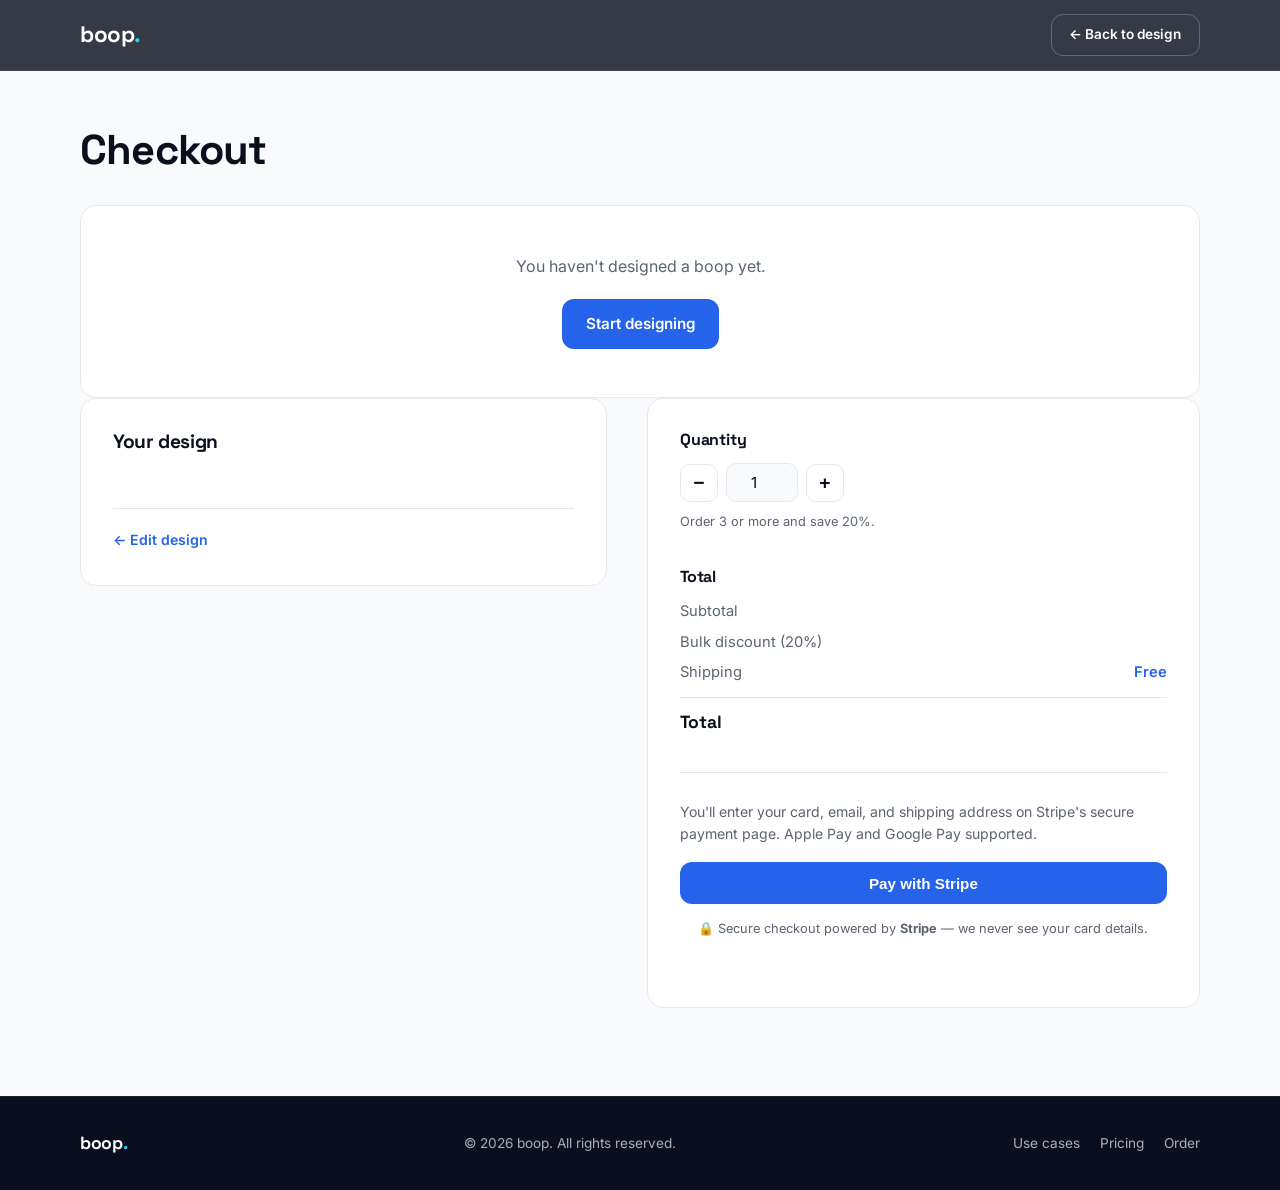
==== checkout.html @ 19062c05 "Wire checkout to Stripe Checkout via serverless function api/create-checkout.js creates a Stripe Che" ====
<!DOCTYPE html>
<html lang="en">
<head>
  <meta charset="UTF-8" />
  <meta name="viewport" content="width=device-width, initial-scale=1.0" />
  <title>Checkout — boop</title>
  <meta name="description" content="Review your boop design, pick a quantity, and place your order." />
  <link rel="icon" href="data:image/svg+xml,%3Csvg xmlns='http://www.w3.org/2000/svg' viewBox='0 0 64 64'%3E%3Crect width='64' height='64' rx='14' fill='%232563EB'/%3E%3Ctext x='32' y='44' font-family='sans-serif' font-size='36' font-weight='700' fill='white' text-anchor='middle'%3Eb.%3C/text%3E%3C/svg%3E" />
  <link rel="preconnect" href="https://fonts.googleapis.com" />
  <link rel="preconnect" href="https://fonts.gstatic.com" crossorigin />
  <link href="https://fonts.googleapis.com/css2?family=Inter:wght@400;500;600&family=Space+Grotesk:wght@500;700&display=swap" rel="stylesheet" />
  <link rel="stylesheet" href="styles.css" />
</head>
<body>

  <header class="nav">
    <div class="container nav-inner">
      <a class="logo" href="index.html">boop<span class="logo-dot">.</span></a>
      <a href="customize.html" class="btn btn-small btn-ghost">← Back to design</a>
    </div>
  </header>

  <main class="checkout">
    <div class="container">
      <h1 class="co-title">Checkout</h1>

      <div class="co-empty" id="co-empty" hidden>
        <p>You haven't designed a boop yet.</p>
        <a class="btn" href="customize.html">Start designing</a>
      </div>

      <div class="co-grid" id="co-content" hidden>

        <!-- ============ ORDER SUMMARY ============ -->
        <section class="co-summary">
          <h2>Your design</h2>
          <div class="co-faces" id="co-faces"></div>
          <dl class="spec-list" id="spec-list"></dl>
          <a class="co-edit" href="customize.html">← Edit design</a>
        </section>

        <!-- ============ QUANTITY + PAYMENT ============ -->
        <form class="options-panel co-pay" id="pay-form" novalidate>
          <div class="opt-group">
            <h3 class="opt-title">Quantity</h3>
            <div class="qty-row">
              <button type="button" class="qty-btn" id="qty-minus" aria-label="Decrease quantity">−</button>
              <input type="number" id="qty" value="1" min="1" max="500" inputmode="numeric" aria-label="Quantity" />
              <button type="button" class="qty-btn" id="qty-plus" aria-label="Increase quantity">+</button>
              <span class="qty-unit" id="unit-price"></span>
            </div>
            <p class="qty-hint" id="qty-hint">Order 3 or more and save 20%.</p>
          </div>

          <div class="opt-group">
            <h3 class="opt-title">Total</h3>
            <div class="price-lines">
              <div class="price-line"><span>Subtotal</span><span id="subtotal"></span></div>
              <div class="price-line" id="discount-line" hidden><span>Bulk discount (20%)</span><span id="discount"></span></div>
              <div class="price-line"><span>Shipping</span><span class="price-free">Free</span></div>
              <div class="price-line price-line-total"><span>Total</span><span id="total"></span></div>
            </div>
          </div>

          <div class="opt-group opt-group-submit">
            <p class="opt-note">You'll enter your card, email, and shipping address on Stripe's secure payment page. Apple&nbsp;Pay and Google&nbsp;Pay supported.</p>
            <button type="submit" class="btn btn-wide" id="pay-btn">Pay with Stripe</button>
            <p class="stripe-note">🔒 Secure checkout powered by <strong>Stripe</strong> — we never see your card details.</p>
            <p class="form-msg form-msg-light" id="pay-msg" role="status"></p>
          </div>
        </form>

      </div>
    </div>
  </main>

  <footer class="footer">
    <div class="container footer-inner">
      <a class="logo logo-footer" href="index.html">boop<span class="logo-dot">.</span></a>
      <p>© <span id="year"></span> boop. All rights reserved.</p>
      <nav class="footer-links" aria-label="Footer">
        <a href="index.html#use-cases">Use cases</a>
        <a href="index.html#pricing">Pricing</a>
        <a href="customize.html">Order</a>
      </nav>
    </div>
  </footer>

  <script src="script.js"></script>
  <script src="checkout.js"></script>
</body>
</html>
---- styles.css ----
/* ============================================================
   boop. — clean fintech direction
   Ink #0A0F1E · Electric blue #2563EB · Cyan #22D3EE · Paper #F8FAFC
   Space Grotesk (headings) + Inter (body)
   ============================================================ */

:root {
  --ink: #0A0F1E;
  --ink-soft: #101a30;
  --blue: #2563EB;
  --blue-dark: #1d4fc4;
  --cyan: #22D3EE;
  --paper: #F8FAFC;
  --white: #ffffff;
  --muted: #5b6472;
  --muted-dark: #a6b0c3;
  --line: #e4e9f0;
  --line-dark: #1e2a44;
  --radius: 16px;
  --font-head: "Space Grotesk", sans-serif;
  --font-body: "Inter", system-ui, sans-serif;
  --cycle: 4.2s; /* hero animation loop length — keep in sync across keyframes */
}

* { margin: 0; padding: 0; box-sizing: border-box; }

html { scroll-behavior: smooth; }

body {
  font-family: var(--font-body);
  color: var(--ink);
  background: var(--white);
  line-height: 1.6;
  -webkit-font-smoothing: antialiased;
}

.container {
  width: min(1120px, 92%);
  margin-inline: auto;
}

h1, h2, h3 { font-family: var(--font-head); line-height: 1.1; }

h2 { font-size: clamp(1.8rem, 4vw, 2.6rem); letter-spacing: -0.02em; }

.eyebrow {
  font-size: 0.8rem;
  font-weight: 600;
  letter-spacing: 0.12em;
  text-transform: uppercase;
  color: var(--blue);
  margin-bottom: 0.75rem;
}

.section { padding: 5.5rem 0; }
.section-paper { background: var(--paper); }
.section-sub { color: var(--muted); max-width: 34rem; margin-top: 0.75rem; }

.visually-hidden {
  position: absolute; width: 1px; height: 1px;
  overflow: hidden; clip: rect(0 0 0 0); white-space: nowrap;
}

/* ---------- Buttons ---------- */
.btn {
  display: inline-block;
  background: var(--blue);
  color: var(--white);
  font-weight: 600;
  font-size: 0.95rem;
  padding: 0.8rem 1.5rem;
  border-radius: 12px;
  border: none;
  text-decoration: none;
  cursor: pointer;
  transition: background 0.2s ease, transform 0.2s ease, box-shadow 0.2s ease;
}
.btn:hover {
  background: var(--blue-dark);
  transform: translateY(-1px);
  box-shadow: 0 8px 24px rgba(37, 99, 235, 0.35);
}
.btn-small { padding: 0.55rem 1.1rem; font-size: 0.85rem; }
.btn-ghost {
  background: transparent;
  border: 1px solid rgba(166, 176, 195, 0.4);
  color: var(--white);
}
.btn-ghost:hover { background: rgba(255, 255, 255, 0.06); box-shadow: none; }
.btn-outline {
  background: transparent;
  border: 1px solid var(--blue);
  color: var(--blue);
}
.btn-outline:hover { background: var(--blue); color: var(--white); }

/* ---------- Nav ---------- */
.nav {
  position: sticky;
  top: 0;
  z-index: 50;
  background: rgba(10, 15, 30, 0.82);
  backdrop-filter: blur(12px);
  -webkit-backdrop-filter: blur(12px);
  border-bottom: 1px solid rgba(255, 255, 255, 0.06);
}
.nav-inner {
  display: flex;
  align-items: center;
  justify-content: space-between;
  padding: 0.9rem 0;
}
.logo {
  font-family: var(--font-head);
  font-weight: 700;
  font-size: 1.4rem;
  color: var(--white);
  text-decoration: none;
  letter-spacing: -0.02em;
}
.logo-dot { color: var(--cyan); }
.nav-links { display: flex; gap: 1.75rem; }
.nav-links a {
  color: var(--muted-dark);
  text-decoration: none;
  font-size: 0.9rem;
  font-weight: 500;
  transition: color 0.2s ease;
}
.nav-links a:hover { color: var(--white); }

/* ---------- Hero ---------- */
.hero {
  background:
    radial-gradient(60rem 30rem at 80% -10%, rgba(37, 99, 235, 0.28), transparent 60%),
    radial-gradient(40rem 24rem at 10% 110%, rgba(34, 211, 238, 0.12), transparent 60%),
    var(--ink);
  color: var(--white);
  overflow: hidden;
}
.hero-inner {
  display: grid;
  grid-template-columns: 1.1fr 0.9fr;
  align-items: center;
  gap: 2rem;
  padding: 5rem 0 6rem;
}
.hero h1 {
  font-size: clamp(2.6rem, 6.5vw, 4.2rem);
  letter-spacing: -0.03em;
  margin-bottom: 1.25rem;
}
.hero .sub {
  color: var(--muted-dark);
  font-size: 1.1rem;
  max-width: 30rem;
  margin-bottom: 2rem;
}
.hero-ctas { display: flex; gap: 0.9rem; flex-wrap: wrap; }
.hero-note { margin-top: 1.25rem; font-size: 0.8rem; color: #6b7689; }

/* ---------- Hero stage (animated demo) ---------- */
.hero-stage { display: flex; justify-content: center; }
.stage { position: relative; width: 360px; height: 460px; }

.phone {
  position: absolute;
  left: 44px;
  top: 24px;
  width: 200px;
  height: 408px;
  border-radius: 34px;
  background: #0d1526;
  border: 3px solid var(--line-dark);
  box-shadow: 0 30px 80px rgba(0, 0, 0, 0.55), 0 0 0 1px rgba(255, 255, 255, 0.04);
}
.phone-notch {
  position: absolute;
  top: 12px;
  left: 50%;
  transform: translateX(-50%);
  width: 64px;
  height: 16px;
  border-radius: 999px;
  background: #05080f;
  z-index: 3;
}
.phone-screen {
  position: absolute;
  inset: 8px;
  border-radius: 26px;
  background: linear-gradient(165deg, #14203a, #0b1222 70%);
  overflow: hidden;
}
.screen-idle {
  position: absolute;
  inset: 0;
  display: flex;
  justify-content: center;
  padding-top: 3rem;
}
.idle-time {
  font-family: var(--font-head);
  font-weight: 500;
  font-size: 1.6rem;
  color: rgba(255, 255, 255, 0.35);
}

/* Scenes inside the phone screen */
.scene {
  position: absolute;
  inset: 0;
  padding: 2.6rem 0.9rem 0.9rem;
  display: none;
  flex-direction: column;
  gap: 0.5rem;
}
.scene.active { display: flex; }

.pop {
  opacity: 0;
  animation: popIn var(--cycle) ease infinite;
}
.pop:nth-child(2) { animation-delay: 0.07s; }
.pop:nth-child(3) { animation-delay: 0.14s; }
.pop:nth-child(4) { animation-delay: 0.21s; }
.pop:nth-child(5) { animation-delay: 0.28s; }

@keyframes popIn {
  0%, 30%  { opacity: 0; transform: translateY(16px) scale(0.96); }
  37%      { opacity: 1; transform: translateY(-2px) scale(1.01); }
  41%, 86% { opacity: 1; transform: none; }
  94%, 100% { opacity: 0; transform: translateY(4px); }
}

.mini-header {
  display: flex;
  justify-content: space-between;
  align-items: center;
  padding-bottom: 0.4rem;
  border-bottom: 1px solid rgba(255, 255, 255, 0.08);
}
.mini-title {
  font-family: var(--font-head);
  font-weight: 700;
  font-size: 0.78rem;
  color: var(--white);
}
.mini-chip {
  font-size: 0.55rem;
  font-weight: 600;
  letter-spacing: 0.1em;
  padding: 0.15rem 0.45rem;
  border-radius: 999px;
  background: rgba(34, 211, 238, 0.15);
  color: var(--cyan);
}
.mini-chip-blue { background: rgba(37, 99, 235, 0.12); color: var(--blue); }

.menu-row {
  display: flex;
  justify-content: space-between;
  font-size: 0.72rem;
  color: #cdd5e1;
  padding: 0.45rem 0.1rem;
  border-bottom: 1px dashed rgba(255, 255, 255, 0.07);
}
.menu-row .price { color: var(--cyan); font-weight: 600; }

/* Pay scene */
.pay-wrap {
  flex: 1;
  display: flex;
  flex-direction: column;
  align-items: center;
  justify-content: center;
  gap: 0.5rem;
  text-align: center;
}
.pay-label { font-size: 0.7rem; color: var(--muted-dark); }
.pay-amount {
  font-family: var(--font-head);
  font-weight: 700;
  font-size: 2rem;
  color: var(--white);
  letter-spacing: -0.02em;
}
.pay-btn {
  position: relative;
  width: 82%;
  height: 38px;
  border-radius: 10px;
  background: var(--blue);
  overflow: hidden;
}
.pay-state {
  position: absolute;
  inset: 0;
  display: flex;
  align-items: center;
  justify-content: center;
  font-size: 0.78rem;
  font-weight: 600;
  color: var(--white);
}
.pay-state-a { animation: payA var(--cycle) ease infinite; }
.pay-state-b { opacity: 0; animation: payB var(--cycle) ease infinite; }
@keyframes payA {
  0%, 55%  { opacity: 1; }
  60%, 100% { opacity: 0; }
}
@keyframes payB {
  0%, 58%  { opacity: 0; transform: scale(0.9); }
  64%, 86% { opacity: 1; transform: scale(1); }
  94%, 100% { opacity: 0; }
}

/* Contact scene */
.contact-wrap {
  flex: 1;
  display: flex;
  flex-direction: column;
  align-items: center;
  justify-content: center;
  gap: 0.35rem;
  text-align: center;
}
.avatar {
  width: 56px;
  height: 56px;
  border-radius: 50%;
  display: flex;
  align-items: center;
  justify-content: center;
  font-family: var(--font-head);
  font-weight: 700;
  font-size: 1rem;
  color: var(--white);
  background: linear-gradient(135deg, var(--blue), var(--cyan));
  margin-bottom: 0.3rem;
}
.contact-name {
  font-family: var(--font-head);
  font-weight: 700;
  font-size: 0.95rem;
  color: var(--white);
}
.contact-role { font-size: 0.68rem; color: var(--muted-dark); }
.contact-actions { display: flex; gap: 0.4rem; margin-top: 0.5rem; }
.mini-btn {
  font-size: 0.62rem;
  font-weight: 600;
  padding: 0.35rem 0.7rem;
  border-radius: 8px;
  border: 1px solid rgba(255, 255, 255, 0.18);
  color: #cdd5e1;
}
.mini-btn-solid { background: var(--blue); border-color: var(--blue); color: var(--white); }

/* The boop tag */
.tag {
  position: absolute;
  right: 0;
  top: 96px;
  width: 118px;
  height: 118px;
  z-index: 4;
  animation: cardTap var(--cycle) cubic-bezier(0.4, 0, 0.2, 1) infinite;
  filter: drop-shadow(0 18px 32px rgba(0, 0, 0, 0.45));
}
@keyframes cardTap {
  0%       { transform: translate(76px, -36px) rotate(14deg); opacity: 0; }
  12%      { opacity: 1; }
  24%, 80% { transform: translate(-16px, 2px) rotate(5deg); opacity: 1; }
  94%, 100% { transform: translate(76px, -36px) rotate(14deg); opacity: 0; }
}
.tag-face {
  position: relative;
  width: 100%;
  height: 100%;
  border-radius: 22px;
  background: var(--white);
  padding: 12px;
}
.tag-logo {
  font-family: var(--font-head);
  font-weight: 700;
  font-size: 1.05rem;
  color: var(--ink);
  letter-spacing: -0.02em;
}
.tag-logo .logo-dot { color: var(--blue); }
.tag-nfc {
  position: absolute;
  top: 10px;
  right: 8px;
  width: 26px;
  height: 26px;
  color: var(--blue);
}
.tag-qr {
  position: absolute;
  bottom: 12px;
  left: 12px;
  width: 44px;
  height: 44px;
  color: var(--ink);
}

/* NFC pulse rings at the contact point */
.pulse {
  position: absolute;
  left: 226px;
  top: 148px;
  width: 22px;
  height: 22px;
  border: 2px solid var(--cyan);
  border-radius: 50%;
  opacity: 0;
  z-index: 5;
  animation: pulseRing var(--cycle) ease-out infinite;
}
.pulse.p2 { animation-delay: 0.18s; }
.pulse.p3 { animation-delay: 0.36s; }
@keyframes pulseRing {
  0%, 24% { transform: scale(0.3); opacity: 0; }
  27%     { opacity: 0.9; }
  55%     { transform: scale(4.5); opacity: 0; }
  100%    { opacity: 0; }
}

/* ---------- Use cases ---------- */
.uc-grid {
  display: grid;
  grid-template-columns: repeat(3, 1fr);
  gap: 1.5rem;
  margin-top: 3rem;
}
.uc-card {
  background: var(--white);
  border: 1px solid var(--line);
  border-radius: var(--radius);
  padding: 1.5rem;
  transition: transform 0.25s ease, box-shadow 0.25s ease;
}
.uc-card:hover {
  transform: translateY(-4px);
  box-shadow: 0 20px 48px rgba(10, 15, 30, 0.08);
}
.uc-card h3 { font-size: 1.2rem; margin: 1.25rem 0 0.5rem; }
.uc-card p { color: var(--muted); font-size: 0.92rem; }
.uc-tag {
  display: inline-block;
  margin-top: 1rem;
  font-size: 0.72rem;
  font-weight: 600;
  letter-spacing: 0.06em;
  text-transform: uppercase;
  color: var(--blue);
  background: rgba(37, 99, 235, 0.08);
  padding: 0.3rem 0.7rem;
  border-radius: 999px;
}

.uc-visual {
  height: 170px;
  border-radius: 12px;
  background: linear-gradient(165deg, #eef3fb, var(--paper));
  border: 1px solid var(--line);
  display: flex;
  align-items: center;
  justify-content: center;
  overflow: hidden;
}

/* Menu demo */
.demo-menu {
  width: 78%;
  background: var(--white);
  border-radius: 10px;
  padding: 0.7rem 0.8rem;
  box-shadow: 0 8px 24px rgba(10, 15, 30, 0.08);
}
.demo-menu-head {
  display: flex;
  justify-content: space-between;
  align-items: center;
  font-family: var(--font-head);
  font-weight: 700;
  font-size: 0.72rem;
  padding-bottom: 0.4rem;
  border-bottom: 1px solid var(--line);
  margin-bottom: 0.3rem;
}
.demo-menu-row {
  display: flex;
  justify-content: space-between;
  font-size: 0.7rem;
  color: var(--muted);
  padding: 0.32rem 0;
  opacity: 0;
  transform: translateX(-10px);
}
.visible .demo-menu-row { animation: rowIn 0.5s ease both; }
.visible .demo-menu-row:nth-child(2) { animation-delay: 0.15s; }
.visible .demo-menu-row:nth-child(3) { animation-delay: 0.3s; }
.visible .demo-menu-row:nth-child(4) { animation-delay: 0.45s; }
@keyframes rowIn {
  to { opacity: 1; transform: none; }
}

/* Pay demo */
.demo-pay {
  display: flex;
  flex-direction: column;
  align-items: center;
  gap: 0.3rem;
}
.demo-pay-label { font-size: 0.7rem; color: var(--muted); }
.demo-pay-amount {
  font-family: var(--font-head);
  font-weight: 700;
  font-size: 1.6rem;
  letter-spacing: -0.02em;
}
.demo-pay-btn {
  position: relative;
  width: 130px;
  height: 34px;
  border-radius: 9px;
  background: var(--blue);
  overflow: hidden;
  margin-top: 0.3rem;
}
.demo-pay-a, .demo-pay-b {
  position: absolute;
  inset: 0;
  display: flex;
  align-items: center;
  justify-content: center;
  font-size: 0.72rem;
  font-weight: 600;
  color: var(--white);
}
.demo-pay-b { opacity: 0; }
.visible .demo-pay-a { animation: demoPayA 0.4s ease 1s both; }
.visible .demo-pay-b { animation: demoPayB 0.4s ease 1.2s both; }
@keyframes demoPayA { to { opacity: 0; } }
@keyframes demoPayB {
  from { opacity: 0; transform: scale(0.85); }
  to   { opacity: 1; transform: scale(1); }
}

/* Contact demo */
.demo-contact {
  display: flex;
  align-items: center;
  gap: 0.8rem;
  background: var(--white);
  border-radius: 10px;
  padding: 0.9rem 1.1rem;
  box-shadow: 0 8px 24px rgba(10, 15, 30, 0.08);
}
.demo-avatar {
  width: 44px;
  height: 44px;
  border-radius: 50%;
  display: flex;
  align-items: center;
  justify-content: center;
  font-family: var(--font-head);
  font-weight: 700;
  font-size: 0.85rem;
  color: var(--white);
  background: linear-gradient(135deg, var(--blue), var(--cyan));
  flex-shrink: 0;
  transform: scale(0);
}
.visible .demo-avatar { animation: avatarPop 0.45s cubic-bezier(0.34, 1.56, 0.64, 1) 0.1s both; }
@keyframes avatarPop { to { transform: scale(1); } }
.demo-contact-lines { display: flex; flex-direction: column; gap: 0.15rem; }
.demo-line {
  font-size: 0.68rem;
  color: var(--muted);
  opacity: 0;
  transform: translateX(-8px);
}
.demo-line-name { font-family: var(--font-head); font-weight: 700; font-size: 0.85rem; color: var(--ink); }
.demo-line-link { color: var(--blue); font-weight: 600; }
.visible .demo-line { animation: rowIn 0.45s ease both 0.25s; }
.visible .demo-line:nth-child(2) { animation-delay: 0.4s; }
.visible .demo-line:nth-child(3) { animation-delay: 0.55s; }

/* ---------- How it works ---------- */
.steps {
  display: grid;
  grid-template-columns: repeat(3, 1fr);
  gap: 1.5rem;
  margin-top: 3rem;
}
.step {
  padding: 1.5rem;
  border-radius: var(--radius);
  border: 1px solid var(--line);
}
.step-num {
  display: inline-flex;
  align-items: center;
  justify-content: center;
  width: 40px;
  height: 40px;
  border-radius: 12px;
  background: var(--blue);
  color: var(--white);
  font-family: var(--font-head);
  font-weight: 700;
  font-size: 1.1rem;
  margin-bottom: 1rem;
}
.step h3 { font-size: 1.1rem; margin-bottom: 0.4rem; }
.step p { color: var(--muted); font-size: 0.92rem; }

/* ---------- Social proof ---------- */
#proof { text-align: center; }
.proof-label {
  font-size: 0.8rem;
  font-weight: 600;
  letter-spacing: 0.12em;
  text-transform: uppercase;
  color: var(--muted);
  margin-bottom: 1.5rem;
}
.logo-row {
  display: flex;
  justify-content: center;
  flex-wrap: wrap;
  gap: 0.8rem;
}
.logo-chip {
  font-family: var(--font-head);
  font-weight: 700;
  font-size: 0.95rem;
  color: #9aa4b5;
  padding: 0.6rem 1.3rem;
  border-radius: 999px;
  background: var(--white);
  border: 1px solid var(--line);
}
.quote {
  max-width: 38rem;
  margin: 2.5rem auto 0;
}
.quote p {
  font-family: var(--font-head);
  font-weight: 500;
  font-size: 1.25rem;
  line-height: 1.4;
  letter-spacing: -0.01em;
}
.quote cite {
  display: block;
  margin-top: 0.8rem;
  font-style: normal;
  font-size: 0.85rem;
  color: var(--muted);
}

/* ---------- Pricing ---------- */
.price-grid {
  display: grid;
  grid-template-columns: repeat(3, 1fr);
  gap: 1.5rem;
  margin-top: 3rem;
  align-items: start;
}
.price-card {
  position: relative;
  border: 1px solid var(--line);
  border-radius: var(--radius);
  padding: 1.75rem;
  display: flex;
  flex-direction: column;
  gap: 1rem;
}
.price-card-featured {
  border-color: var(--blue);
  box-shadow: 0 20px 48px rgba(37, 99, 235, 0.12);
}
.badge {
  position: absolute;
  top: -12px;
  left: 1.5rem;
  background: var(--cyan);
  color: var(--ink);
  font-size: 0.68rem;
  font-weight: 700;
  letter-spacing: 0.06em;
  text-transform: uppercase;
  padding: 0.25rem 0.7rem;
  border-radius: 999px;
}
.price-card h3 { font-size: 1.1rem; }
.price { color: var(--muted); font-size: 0.85rem; }
.price-num {
  font-family: var(--font-head);
  font-weight: 700;
  font-size: 2.2rem;
  color: var(--ink);
  letter-spacing: -0.02em;
  margin-right: 0.3rem;
}
.price-card ul { list-style: none; display: flex; flex-direction: column; gap: 0.5rem; }
.price-card li {
  font-size: 0.9rem;
  color: var(--muted);
  padding-left: 1.4rem;
  position: relative;
}
.price-card li::before {
  content: "✓";
  position: absolute;
  left: 0;
  color: var(--blue);
  font-weight: 700;
}
.price-card .btn, .price-card .btn-outline { text-align: center; margin-top: 0.5rem; }

/* ---------- CTA ---------- */
.cta {
  background:
    radial-gradient(50rem 26rem at 50% 130%, rgba(37, 99, 235, 0.35), transparent 65%),
    var(--ink);
  color: var(--white);
  padding: 6rem 0;
  text-align: center;
}
.cta p { color: var(--muted-dark); max-width: 28rem; margin: 1rem auto 2rem; }
.cta-form {
  display: flex;
  gap: 0.6rem;
  justify-content: center;
  flex-wrap: wrap;
}
.cta-form input {
  font-family: var(--font-body);
  font-size: 0.95rem;
  padding: 0.8rem 1.1rem;
  border-radius: 12px;
  border: 1px solid rgba(255, 255, 255, 0.15);
  background: rgba(255, 255, 255, 0.06);
  color: var(--white);
  width: min(320px, 100%);
  outline: none;
  transition: border-color 0.2s ease;
}
.cta-form input::placeholder { color: #6b7689; }
.cta-form input:focus { border-color: var(--cyan); }
.form-msg { margin-top: 1rem; font-size: 0.9rem; color: var(--cyan); min-height: 1.4em; }

/* ---------- Footer ---------- */
.footer {
  background: var(--ink);
  color: var(--muted-dark);
  border-top: 1px solid rgba(255, 255, 255, 0.06);
  padding: 2rem 0;
  font-size: 0.85rem;
}
.footer-inner {
  display: flex;
  align-items: center;
  justify-content: space-between;
  gap: 1rem;
  flex-wrap: wrap;
}
.logo-footer { font-size: 1.1rem; }
.footer-links { display: flex; gap: 1.25rem; }
.footer-links a { color: var(--muted-dark); text-decoration: none; }
.footer-links a:hover { color: var(--white); }

/* ---------- Scroll reveal ---------- */
.reveal {
  opacity: 0;
  transform: translateY(20px);
  transition: opacity 0.6s ease, transform 0.6s ease;
}
.reveal.visible { opacity: 1; transform: none; }

/* ============================================================
   Customize page (design studio)
   ============================================================ */

.nav-links .nav-active { color: var(--white); }

.customize-hero {
  background:
    radial-gradient(50rem 24rem at 85% -20%, rgba(37, 99, 235, 0.3), transparent 60%),
    var(--ink);
  color: var(--white);
  padding: 4rem 0 4.5rem;
}
.customize-hero h1 {
  font-size: clamp(2.2rem, 5vw, 3.4rem);
  letter-spacing: -0.03em;
  margin-bottom: 1rem;
}
.customize-hero .sub {
  color: var(--muted-dark);
  font-size: 1.05rem;
  max-width: 32rem;
}

/* ---------- Template gallery ---------- */
.templates { background: var(--paper); padding: 3.5rem 0 0.5rem; }
.tpl-group-title {
  font-size: 1.05rem;
  letter-spacing: -0.01em;
  margin-top: 2.25rem;
}
.tpl-group-note {
  font-family: var(--font-body);
  font-size: 0.82rem;
  font-weight: 400;
  color: var(--muted);
  margin-left: 0.4rem;
}
.tpl-grid {
  display: grid;
  grid-template-columns: repeat(auto-fill, minmax(230px, 1fr));
  gap: 1rem;
  margin-top: 1rem;
}
.tpl-card {
  font-family: var(--font-body);
  text-align: left;
  background: var(--white);
  border: 1px solid var(--line);
  border-radius: var(--radius);
  padding: 0 1.1rem 1.1rem;
  cursor: pointer;
  transition: border-color 0.2s ease, transform 0.2s ease, box-shadow 0.2s ease;
}
.tpl-card:hover {
  border-color: var(--blue);
  transform: translateY(-3px);
  box-shadow: 0 16px 36px rgba(10, 15, 30, 0.08);
}
.tpl-card[aria-pressed="true"] {
  border-color: var(--blue);
  box-shadow: 0 0 0 1px var(--blue), 0 16px 36px rgba(37, 99, 235, 0.12);
}
.tpl-thumb {
  position: relative;
  display: flex;
  align-items: center;
  justify-content: center;
  height: 170px;
  overflow: hidden;
  pointer-events: none;
  perspective: 1200px;
}
.tpl-thumb .preview-tag {
  transform: scale(0.5);
  flex-shrink: 0;
  box-shadow: 0 12px 28px rgba(10, 15, 30, 0.22);
}
/* Two-sided template thumbs flip to their back on hover/focus */
.tpl-flip { display: flex; align-items: center; justify-content: center; }
.tpl-flip .flip-face {
  display: flex;
  align-items: center;
  justify-content: center;
}
.tpl-card:hover .tpl-flip,
.tpl-card:focus-visible .tpl-flip { transform: rotateY(180deg); }
.tpl-badge {
  position: absolute;
  top: 10px;
  right: 0;
  font-size: 0.6rem;
  font-weight: 600;
  letter-spacing: 0.05em;
  text-transform: uppercase;
  color: var(--muted);
  background: var(--paper);
  border: 1px solid var(--line);
  border-radius: 999px;
  padding: 0.15rem 0.55rem;
}
.tpl-label {
  display: block;
  font-family: var(--font-head);
  font-weight: 700;
  font-size: 0.98rem;
  color: var(--ink);
}
.tpl-desc {
  display: block;
  font-size: 0.8rem;
  color: var(--muted);
  margin-top: 0.15rem;
  line-height: 1.45;
}

.customizer { padding: 4rem 0 5.5rem; background: var(--paper); }
.customizer-grid {
  display: grid;
  grid-template-columns: 1fr 1.1fr;
  gap: 3rem;
  align-items: start;
}

/* ---------- Live preview ---------- */
.preview-panel { position: sticky; top: 6rem; }

.pv-tabs { display: flex; justify-content: center; gap: 0.4rem; margin-bottom: 0.9rem; }
.pv-tab {
  font-family: var(--font-body);
  font-size: 0.82rem;
  font-weight: 600;
  color: var(--muted);
  background: var(--white);
  border: 1px solid var(--line);
  border-radius: 999px;
  padding: 0.4rem 1.1rem;
  cursor: pointer;
  transition: background 0.2s ease, color 0.2s ease, border-color 0.2s ease;
}
.pv-tab:hover:not(:disabled) { border-color: var(--blue); color: var(--blue); }
.pv-tab-active, .pv-tab-active:hover:not(:disabled) {
  background: var(--blue);
  border-color: var(--blue);
  color: var(--white);
}
.pv-tab:disabled { opacity: 0.45; cursor: not-allowed; }

/* 3D flip between front and back faces */
.flip-scene { perspective: 1400px; }
.flip-inner, .tpl-flip {
  position: relative;
  display: block;
  transform-style: preserve-3d;
  transition: transform 0.55s cubic-bezier(0.4, 0.1, 0.2, 1);
}
.flip-inner.flipped { transform: rotateY(180deg); }
.flip-face {
  display: block;
  backface-visibility: hidden;
  -webkit-backface-visibility: hidden;
}
.flip-back {
  position: absolute;
  inset: 0;
  transform: rotateY(180deg);
  display: flex;
  align-items: center;
  justify-content: center;
}

/* Back-of-tag layout */
.preview-tag.pv-back {
  justify-content: center;
  align-items: center;
  text-align: center;
  gap: 0.7rem;
}
.pv-qr-big { width: 84px; height: 84px; }
.format-sticker.pv-back .pv-qr-big { width: 76px; height: 76px; }
.pv-back-name {
  font-family: var(--font-head);
  font-weight: 700;
  font-size: 0.85rem;
  opacity: 0.9;
}
.pv-back-callout {
  font-size: 0.62rem;
  font-weight: 600;
  letter-spacing: 0.13em;
  text-transform: uppercase;
  opacity: 0.7;
}
.pv-back.back-qr .pv-back-name,
.pv-back.back-qr .pv-back-callout { display: none; }
.pv-back.back-blank .pv-back-name,
.pv-back.back-blank .pv-qr-big,
.pv-back.back-blank .pv-back-callout { display: none; }
.preview-stage {
  background: var(--white);
  border: 1px solid var(--line);
  border-radius: var(--radius);
  min-height: 380px;
  display: flex;
  align-items: center;
  justify-content: center;
  padding: 2.5rem 1.5rem;
}
.preview-caption {
  text-align: center;
  margin-top: 1rem;
  font-size: 0.85rem;
  font-weight: 500;
  color: var(--muted);
}

.preview-tag {
  --pv-bg: #ffffff;
  --pv-fg: #0a0f1e;
  position: relative;
  background: var(--pv-bg);
  color: var(--pv-fg);
  border: 1px solid rgba(10, 15, 30, 0.08);
  box-shadow: 0 24px 56px rgba(10, 15, 30, 0.18);
  display: flex;
  flex-direction: column;
  justify-content: space-between;
  padding: 20px;
  transition: background 0.25s ease, color 0.25s ease, border-radius 0.3s ease,
    width 0.3s ease, height 0.3s ease;
}
.preview-tag.format-card { width: 320px; height: 200px; border-radius: 18px; }
.preview-tag.format-sticker {
  width: 250px;
  height: 250px;
  border-radius: 50%;
  align-items: center;
  text-align: center;
  padding: 30px;
}
.preview-tag.format-tent {
  width: 290px;
  height: 210px;
  border-radius: 14px 14px 4px 4px;
  margin-bottom: 18px;
}
/* 5×7 counter display — rendered at 44px per inch (220×308).
   Framed-poster layout: accent header band, bold headline, subline,
   use-case extras, QR box + tap panel, boop footer. */
.preview-tag.format-five7 {
  width: 220px;
  height: 308px;
  border-radius: 10px;
  padding: 0;
  overflow: hidden;
  justify-content: flex-start;
}
.preview-tag.pv-back.format-five7 { padding: 20px; justify-content: center; }

/* Poster elements hidden everywhere except the five7 front */
.pv-poster-band, .pv-poster-sub, .pv-poster-extra,
.pv-poster-row, .pv-poster-foot { display: none; }
.format-five7 .pv-brand, .format-five7 .pv-bottom { display: none; }
.pv-back .pv-poster-band, .pv-back .pv-poster-sub, .pv-back .pv-poster-extra,
.pv-back .pv-poster-row, .pv-back .pv-poster-foot { display: none; }

.format-five7:not(.pv-back) .pv-poster-band {
  display: flex;
  align-items: center;
  justify-content: space-between;
  background: linear-gradient(100deg, var(--pv-accent), color-mix(in srgb, var(--pv-accent), #fff 18%));
  color: var(--pv-accent-fg, #fff);
  padding: 9px 13px;
  min-height: 32px;
}
.pv-poster-label {
  font-size: 6.5px;
  font-weight: 700;
  letter-spacing: 0.18em;
}
.pv-poster-dot {
  width: 9px;
  height: 9px;
  border-radius: 50%;
  background: var(--pv-accent-fg, #fff);
  box-shadow: 0 0 0 2.5px color-mix(in srgb, var(--pv-accent-fg, #fff), transparent 65%);
}
.pv-poster-logo { max-height: 16px; max-width: 52px; object-fit: contain; }

.format-five7:not(.pv-back) .pv-callout {
  display: block;
  font-family: var(--font-head);
  font-weight: 700;
  font-size: 19px;
  line-height: 1.04;
  letter-spacing: -0.02em;
  text-transform: none;
  opacity: 1;
  text-align: left;
  padding: 13px 14px 5px;
}
.format-five7:not(.pv-back) .pv-poster-sub {
  display: block;
  font-size: 6.8px;
  line-height: 1.45;
  opacity: 0.62;
  text-align: left;
  padding: 0 14px;
}
.format-five7:not(.pv-back) .pv-poster-extra {
  display: flex;
  flex-direction: column;
  gap: 4px;
  padding: 7px 14px 0;
  text-align: left;
}
.pv-stars { color: var(--pv-accent); font-size: 13px; letter-spacing: 1.5px; line-height: 1; }
.pv-extra-line { font-size: 7px; opacity: 0.75; }
.pv-rule-line {
  font-size: 5.5px;
  font-weight: 600;
  letter-spacing: 0.16em;
  opacity: 0.55;
  border-top: 1px solid color-mix(in srgb, var(--pv-fg), transparent 75%);
  padding-top: 3px;
}
.pv-chips { display: flex; gap: 3px; }
.pv-chips span {
  font-size: 5px;
  font-weight: 700;
  letter-spacing: 0.08em;
  border: 1px solid color-mix(in srgb, var(--pv-fg), transparent 65%);
  border-radius: 999px;
  padding: 2px 6px;
}

.format-five7:not(.pv-back) .pv-poster-row {
  display: flex;
  gap: 7px;
  align-items: stretch;
  padding: 8px 14px 0;
  margin-top: auto;
}
.pv-qrbox {
  flex: 1.35;
  display: flex;
  flex-direction: column;
  border: 1.5px solid color-mix(in srgb, var(--pv-fg), transparent 15%);
  background: #fff;
}
.pv-qrbox-head {
  background: #10141f;
  color: #fff;
  font-size: 5.5px;
  font-weight: 700;
  letter-spacing: 0.16em;
  text-align: center;
  padding: 3.5px 2px;
}
.pv-qrbox-img { width: 100%; flex: 1; object-fit: contain; padding: 5px; box-sizing: border-box; min-height: 0; }
.pv-tappanel {
  flex: 1;
  display: flex;
  flex-direction: column;
  align-items: center;
  justify-content: center;
  gap: 2px;
  background: var(--pv-accent);
  color: var(--pv-accent-fg, #fff);
  border-radius: 9px;
  min-height: 92px;
  padding: 8px 4px;
}
.pv-tappanel-nfc { width: 20px; height: 20px; transform: rotate(90deg); margin-bottom: 2px; }
.pv-tappanel-tap {
  font-family: var(--font-head);
  font-weight: 700;
  font-size: 11px;
  letter-spacing: 0.08em;
}
.pv-tappanel-hint { font-size: 4.6px; font-weight: 600; letter-spacing: 0.14em; }

.format-five7:not(.pv-back) .pv-poster-foot {
  display: flex;
  align-items: center;
  justify-content: space-between;
  margin: 8px 14px 0;
  padding: 6px 0 10px;
  border-top: 1px solid color-mix(in srgb, var(--pv-fg), transparent 78%);
}
.pv-poster-boop {
  font-family: var(--font-head);
  font-weight: 700;
  font-size: 8px;
  letter-spacing: -0.01em;
}
.pv-poster-name { font-size: 6.5px; opacity: 0.6; }
.preview-tag.format-tent::after {
  content: "";
  position: absolute;
  left: 6%;
  bottom: -16px;
  width: 88%;
  height: 16px;
  border-radius: 0 0 10px 10px;
  background: color-mix(in srgb, var(--pv-bg), #000 28%);
}

.pv-brand { display: flex; align-items: center; gap: 0.6rem; min-height: 38px; }
.format-sticker .pv-brand { flex-direction: column; gap: 0.35rem; }
#pv-logo {
  max-height: 36px;
  max-width: 90px;
  border-radius: 6px;
  object-fit: contain;
}
.pv-name {
  font-family: var(--font-head);
  font-weight: 700;
  font-size: 1.05rem;
  letter-spacing: -0.01em;
  line-height: 1.2;
  overflow-wrap: anywhere;
}
.pv-callout {
  font-size: 0.72rem;
  font-weight: 600;
  letter-spacing: 0.13em;
  text-transform: uppercase;
  opacity: 0.8;
}
.pv-bottom { display: flex; justify-content: space-between; align-items: flex-end; }
.format-sticker .pv-bottom { justify-content: center; gap: 0.9rem; align-items: center; }

/* Tag style variants (used by templates and the Style control) */
.preview-tag.style-band:not(.format-five7) .pv-callout {
  background: var(--pv-accent, var(--blue));
  color: var(--pv-accent-fg, #fff);
  padding: 0.4rem 0.8rem;
  border-radius: 999px;
  align-self: flex-start;
  opacity: 1;
}
.format-sticker.style-band .pv-callout { align-self: center; }

.preview-tag.style-frame::before {
  content: "";
  position: absolute;
  inset: 9px;
  border: 1.5px solid var(--pv-accent, var(--blue));
  border-radius: inherit;
  pointer-events: none;
  opacity: 0.85;
}
.preview-tag.style-frame { padding: 26px; }

.preview-tag.style-split .pv-bottom {
  /* re-scoping --pv-bg makes the QR "holes" match the accent strip */
  --pv-bg: var(--pv-accent, var(--blue));
  background: var(--pv-accent, var(--blue));
  color: var(--pv-accent-fg, #fff);
  margin: 0 -20px -20px;
  padding: 12px 20px 14px;
}
.format-card.style-split .pv-bottom { border-radius: 0 0 17px 17px; }
.format-tent.style-split .pv-bottom { border-radius: 0 0 3px 3px; }
.format-sticker.style-split .pv-bottom {
  margin: 0;
  padding: 0.55rem 1rem;
  border-radius: 999px;
}
.pv-qr { width: 54px; height: 54px; }
.pv-qr .qr-hole { fill: var(--pv-bg); }
.pv-nfc { width: 26px; height: 26px; }

/* ---------- Options ---------- */
.options-panel {
  background: var(--white);
  border: 1px solid var(--line);
  border-radius: var(--radius);
  padding: 2rem;
}
.opt-group { margin-bottom: 2.25rem; }
.opt-group:last-child { margin-bottom: 0; }
.opt-title {
  font-size: 1rem;
  margin-bottom: 0.9rem;
  letter-spacing: -0.01em;
}
.opt-note { font-size: 0.88rem; color: var(--muted); margin-bottom: 1rem; }
.opt-sub { margin-top: 0.9rem; }

.pill-row { display: flex; flex-wrap: wrap; gap: 0.5rem; }
.pill {
  cursor: pointer;
  display: inline-flex;
  align-items: center;
  padding: 0.5rem 1rem;
  border: 1px solid var(--line);
  border-radius: 999px;
  font-size: 0.88rem;
  font-weight: 500;
  color: var(--muted);
  background: var(--white);
  transition: border-color 0.2s ease, color 0.2s ease, background 0.2s ease;
}
.pill:hover { border-color: var(--blue); color: var(--blue); }
.pill input { position: absolute; opacity: 0; pointer-events: none; }
.pill:has(input:checked) {
  background: var(--blue);
  border-color: var(--blue);
  color: var(--white);
}
.pill:has(input:focus-visible) { outline: 2px solid var(--cyan); outline-offset: 2px; }

.swatch-row { display: flex; flex-wrap: wrap; gap: 0.7rem; align-items: center; }
.swatch {
  position: relative;
  cursor: pointer;
  width: 38px;
  height: 38px;
  border-radius: 50%;
  background: var(--sw);
  border: 1px solid rgba(10, 15, 30, 0.15);
  transition: transform 0.15s ease, box-shadow 0.15s ease;
}
.swatch:hover { transform: scale(1.1); }
.swatch input[type="radio"] { position: absolute; opacity: 0; pointer-events: none; }
.swatch:has(input[type="radio"]:checked) {
  box-shadow: 0 0 0 3px var(--white), 0 0 0 5px var(--blue);
}
.swatch:has(input:focus-visible) { outline: 2px solid var(--cyan); outline-offset: 4px; }
.swatch-custom {
  background: conic-gradient(#f43f5e, #f59e0b, #22c55e, #22d3ee, #7c3aed, #f43f5e);
  overflow: hidden;
}
.swatch-custom input[type="color"] {
  position: absolute;
  inset: 0;
  width: 100%;
  height: 100%;
  opacity: 0;
  cursor: pointer;
  pointer-events: auto;
}

.field-label {
  display: block;
  font-size: 0.8rem;
  font-weight: 600;
  color: var(--ink);
  margin: 1rem 0 0.4rem;
}
.opt-group .field-label:first-of-type { margin-top: 0; }
.options-panel input[type="text"],
.options-panel input[type="email"] {
  font-family: var(--font-body);
  font-size: 0.92rem;
  width: 100%;
  padding: 0.7rem 1rem;
  border-radius: 12px;
  border: 1px solid var(--line);
  background: var(--paper);
  color: var(--ink);
  outline: none;
  transition: border-color 0.2s ease;
}
.options-panel input[type="text"]:focus,
.options-panel input[type="email"]:focus { border-color: var(--blue); }

.upload-row { display: flex; align-items: center; gap: 0.8rem; flex-wrap: wrap; }
.upload-btn {
  cursor: pointer;
  display: inline-flex;
  padding: 0.55rem 1.1rem;
  border-radius: 12px;
  border: 1px dashed var(--blue);
  color: var(--blue);
  font-size: 0.85rem;
  font-weight: 600;
  transition: background 0.2s ease;
}
.upload-btn:hover { background: rgba(37, 99, 235, 0.06); }
.upload-clear {
  font-family: var(--font-body);
  font-size: 0.82rem;
  font-weight: 600;
  color: #b42318;
  background: none;
  border: none;
  cursor: pointer;
  padding: 0.4rem 0.2rem;
}
.upload-hint { font-size: 0.78rem; color: var(--muted); }

.opt-group-submit {
  border-top: 1px solid var(--line);
  padding-top: 1.75rem;
}
.order-row { display: flex; gap: 0.6rem; flex-wrap: wrap; }
.order-row input { flex: 1; min-width: 200px; width: auto; }
.form-msg-light { color: var(--blue); }
.btn-wide { width: 100%; text-align: center; }

/* Blank canvas quick-start bar */
.tpl-blank-bar {
  font-family: var(--font-body);
  display: flex;
  align-items: center;
  gap: 0.9rem;
  width: 100%;
  text-align: left;
  margin-top: 1.75rem;
  padding: 1rem 1.25rem;
  background: var(--white);
  border: 1.5px dashed var(--blue);
  border-radius: var(--radius);
  color: var(--muted);
  font-size: 0.92rem;
  cursor: pointer;
  transition: background 0.2s ease, transform 0.2s ease;
}
.tpl-blank-bar:hover { background: rgba(37, 99, 235, 0.05); transform: translateY(-2px); }
.tpl-blank-bar strong { color: var(--ink); font-family: var(--font-head); }
.tpl-blank-plus {
  flex-shrink: 0;
  display: flex;
  align-items: center;
  justify-content: center;
  width: 38px;
  height: 38px;
  border-radius: 12px;
  background: var(--blue);
  color: var(--white);
  font-family: var(--font-head);
  font-weight: 700;
  font-size: 1.3rem;
}

/* ============================================================
   Checkout page
   ============================================================ */
.checkout { background: var(--paper); padding: 3.5rem 0 5.5rem; min-height: 60vh; }
.co-title {
  font-size: clamp(1.9rem, 4vw, 2.6rem);
  letter-spacing: -0.02em;
  margin-bottom: 2rem;
}
.co-empty {
  background: var(--white);
  border: 1px solid var(--line);
  border-radius: var(--radius);
  padding: 3rem;
  text-align: center;
}
.co-empty p { color: var(--muted); margin-bottom: 1.25rem; }

.co-grid {
  display: grid;
  grid-template-columns: 1fr 1.05fr;
  gap: 2.5rem;
  align-items: start;
}
.co-summary {
  background: var(--white);
  border: 1px solid var(--line);
  border-radius: var(--radius);
  padding: 2rem;
  position: sticky;
  top: 6rem;
}
.co-summary h2 { font-size: 1.2rem; margin-bottom: 1.5rem; }
.co-faces {
  display: flex;
  flex-direction: column;
  align-items: center;
  gap: 2rem;
  margin-bottom: 2rem;
}
.co-face { display: flex; flex-direction: column; align-items: center; gap: 0.7rem; }
.co-face-label {
  font-size: 0.72rem;
  font-weight: 600;
  letter-spacing: 0.1em;
  text-transform: uppercase;
  color: var(--muted);
}
.co-face .preview-tag { box-shadow: 0 18px 40px rgba(10, 15, 30, 0.16); }
.co-logo { max-height: 36px; max-width: 90px; border-radius: 6px; object-fit: contain; }

.spec-list { border-top: 1px solid var(--line); margin: 0; }
.spec-row {
  display: flex;
  justify-content: space-between;
  gap: 1rem;
  padding: 0.6rem 0;
  border-bottom: 1px solid var(--line);
  font-size: 0.88rem;
}
.spec-row dt { color: var(--muted); }
.spec-row dd { margin: 0; font-weight: 600; color: var(--ink); text-align: right; }
.co-edit {
  display: inline-block;
  margin-top: 1.25rem;
  font-size: 0.88rem;
  font-weight: 600;
  color: var(--blue);
  text-decoration: none;
}
.co-edit:hover { text-decoration: underline; }

/* Quantity + totals */
.qty-row { display: flex; align-items: center; gap: 0.5rem; }
.qty-btn {
  width: 38px;
  height: 38px;
  border-radius: 10px;
  border: 1px solid var(--line);
  background: var(--white);
  font-size: 1.2rem;
  font-weight: 600;
  color: var(--ink);
  cursor: pointer;
  transition: border-color 0.2s ease, color 0.2s ease;
}
.qty-btn:hover { border-color: var(--blue); color: var(--blue); }
.options-panel input[type="number"]#qty {
  width: 72px;
  text-align: center;
  padding: 0.55rem 0.4rem;
  font-family: var(--font-body);
  font-size: 0.95rem;
  border-radius: 10px;
  border: 1px solid var(--line);
  background: var(--paper);
}
.qty-unit { font-size: 0.88rem; color: var(--muted); margin-left: 0.3rem; }
.qty-hint { font-size: 0.8rem; color: var(--muted); margin-top: 0.6rem; }

.price-lines { display: flex; flex-direction: column; gap: 0.45rem; }
.price-line {
  display: flex;
  justify-content: space-between;
  font-size: 0.92rem;
  color: var(--muted);
}
.price-line-total {
  border-top: 1px solid var(--line);
  padding-top: 0.6rem;
  margin-top: 0.3rem;
  font-family: var(--font-head);
  font-weight: 700;
  font-size: 1.1rem;
  color: var(--ink);
}
.price-free { color: var(--blue); font-weight: 600; }

.field-cols { display: grid; grid-template-columns: 1fr 1fr; gap: 0.8rem; }
.demo-note {
  margin-top: 1rem;
  font-size: 0.8rem;
  color: #92600a;
  background: #fdf3df;
  border: 1px solid #f3dfb3;
  border-radius: 10px;
  padding: 0.6rem 0.9rem;
}

.stripe-note {
  margin-top: 0.9rem;
  font-size: 0.8rem;
  color: var(--muted);
  text-align: center;
}

/* Success state */
.co-success { text-align: center; padding: 1rem 0; }
.co-success-check {
  width: 56px;
  height: 56px;
  margin: 0 auto 1rem;
  border-radius: 50%;
  background: var(--blue);
  color: var(--white);
  font-size: 1.6rem;
  font-weight: 700;
  display: flex;
  align-items: center;
  justify-content: center;
}
.co-success h3 { font-size: 1.4rem; margin-bottom: 0.3rem; }
.co-success-id {
  font-family: var(--font-head);
  font-weight: 700;
  color: var(--blue);
  letter-spacing: 0.06em;
  margin-bottom: 1rem;
}
.co-success p { color: var(--muted); font-size: 0.92rem; max-width: 26rem; margin: 0 auto 1.5rem; }

/* ---------- Responsive ---------- */
@media (max-width: 900px) {
  .hero-inner { grid-template-columns: 1fr; padding: 3.5rem 0 4rem; text-align: center; }
  .hero .sub { margin-inline: auto; }
  .hero-ctas { justify-content: center; }
  .hero-stage { margin-top: 2.5rem; }
  .stage { transform: scale(0.88); transform-origin: top center; height: 420px; }
  .uc-grid, .steps, .price-grid { grid-template-columns: 1fr; }
  .nav-links { display: none; }
  .customizer-grid { grid-template-columns: 1fr; gap: 2rem; }
  .preview-panel { position: static; }
  .preview-stage { min-height: 320px; }
  .options-panel { padding: 1.5rem; }
  .co-grid { grid-template-columns: 1fr; gap: 2rem; }
  .co-summary { position: static; }
}

/* ---------- Reduced motion ---------- */
@media (prefers-reduced-motion: reduce) {
  html { scroll-behavior: auto; }
  .tag, .pulse, .pop, .pay-state-a, .pay-state-b { animation: none !important; }
  .tag { transform: translate(-16px, 2px) rotate(5deg); opacity: 1; }
  .pop { opacity: 1; }
  .pay-state-b { opacity: 0; }
  .reveal { opacity: 1; transform: none; transition: none; }
  .visible .demo-menu-row, .visible .demo-line, .visible .demo-avatar,
  .visible .demo-pay-a, .visible .demo-pay-b { animation: none !important; }
  .demo-menu-row, .demo-line { opacity: 1; transform: none; }
  .demo-avatar { transform: scale(1); }
  .uc-card:hover { transform: none; }
  .flip-inner, .tpl-flip { transition: none; }
}
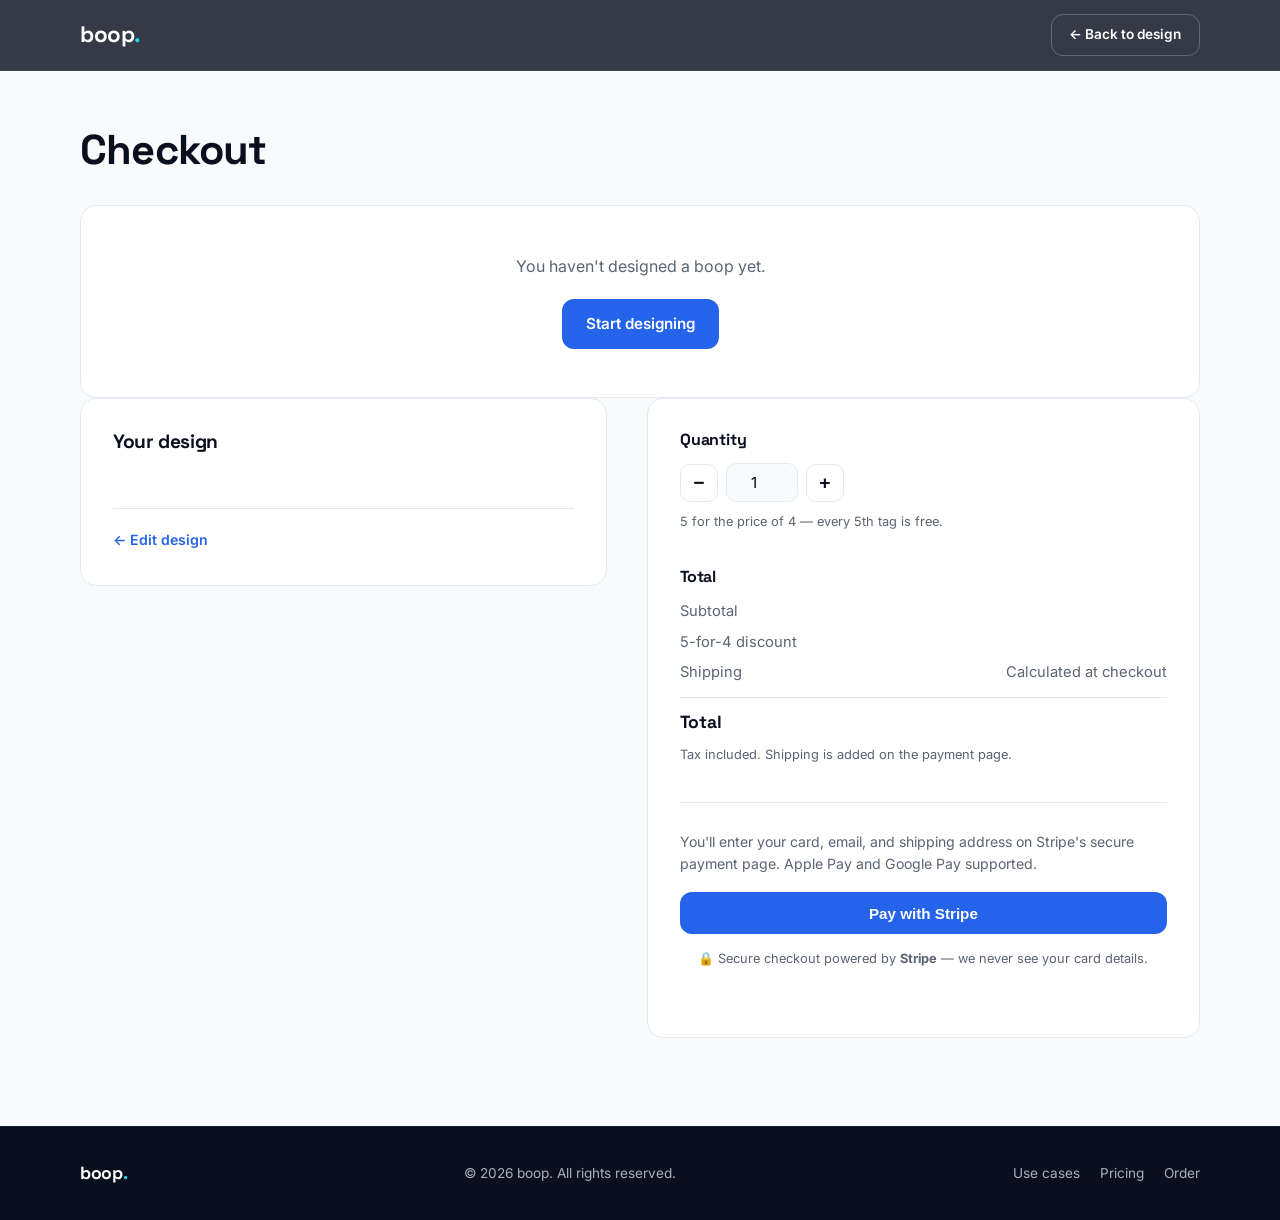
==== commit d6238aea: "Set real pricing: $30 per tag, 5 for the price of 4 Drops the early-bird/placeholder pricing. Landin" ====
--- a/checkout.html
+++ b/checkout.html
@@ -49,17 +49,18 @@
               <button type="button" class="qty-btn" id="qty-plus" aria-label="Increase quantity">+</button>
               <span class="qty-unit" id="unit-price"></span>
             </div>
-            <p class="qty-hint" id="qty-hint">Order 3 or more and save 20%.</p>
+            <p class="qty-hint" id="qty-hint">5 for the price of 4 — every 5th tag is free.</p>
           </div>
 
           <div class="opt-group">
             <h3 class="opt-title">Total</h3>
             <div class="price-lines">
               <div class="price-line"><span>Subtotal</span><span id="subtotal"></span></div>
-              <div class="price-line" id="discount-line" hidden><span>Bulk discount (20%)</span><span id="discount"></span></div>
-              <div class="price-line"><span>Shipping</span><span class="price-free">Free</span></div>
+              <div class="price-line" id="discount-line" hidden><span>5-for-4 discount</span><span id="discount"></span></div>
+              <div class="price-line"><span>Shipping</span><span>Calculated at checkout</span></div>
               <div class="price-line price-line-total"><span>Total</span><span id="total"></span></div>
             </div>
+            <p class="qty-hint">Tax included. Shipping is added on the payment page.</p>
           </div>
 
           <div class="opt-group opt-group-submit">
--- a/styles.css
+++ b/styles.css
@@ -755,6 +755,28 @@
 }
 .cta-form input::placeholder { color: #6b7689; }
 .cta-form input:focus { border-color: var(--cyan); }
+.cta-form-stacked {
+  flex-direction: column;
+  align-items: stretch;
+  max-width: 420px;
+  margin-inline: auto;
+}
+.cta-form-stacked input { width: 100%; }
+.cta-form textarea {
+  font-family: var(--font-body);
+  font-size: 0.95rem;
+  padding: 0.8rem 1.1rem;
+  border-radius: 12px;
+  border: 1px solid rgba(255, 255, 255, 0.15);
+  background: rgba(255, 255, 255, 0.06);
+  color: var(--white);
+  resize: vertical;
+  min-height: 96px;
+  outline: none;
+  transition: border-color 0.2s ease;
+}
+.cta-form textarea::placeholder { color: #6b7689; }
+.cta-form textarea:focus { border-color: var(--cyan); }
 .form-msg { margin-top: 1rem; font-size: 0.9rem; color: var(--cyan); min-height: 1.4em; }
 
 /* ---------- Footer ---------- */
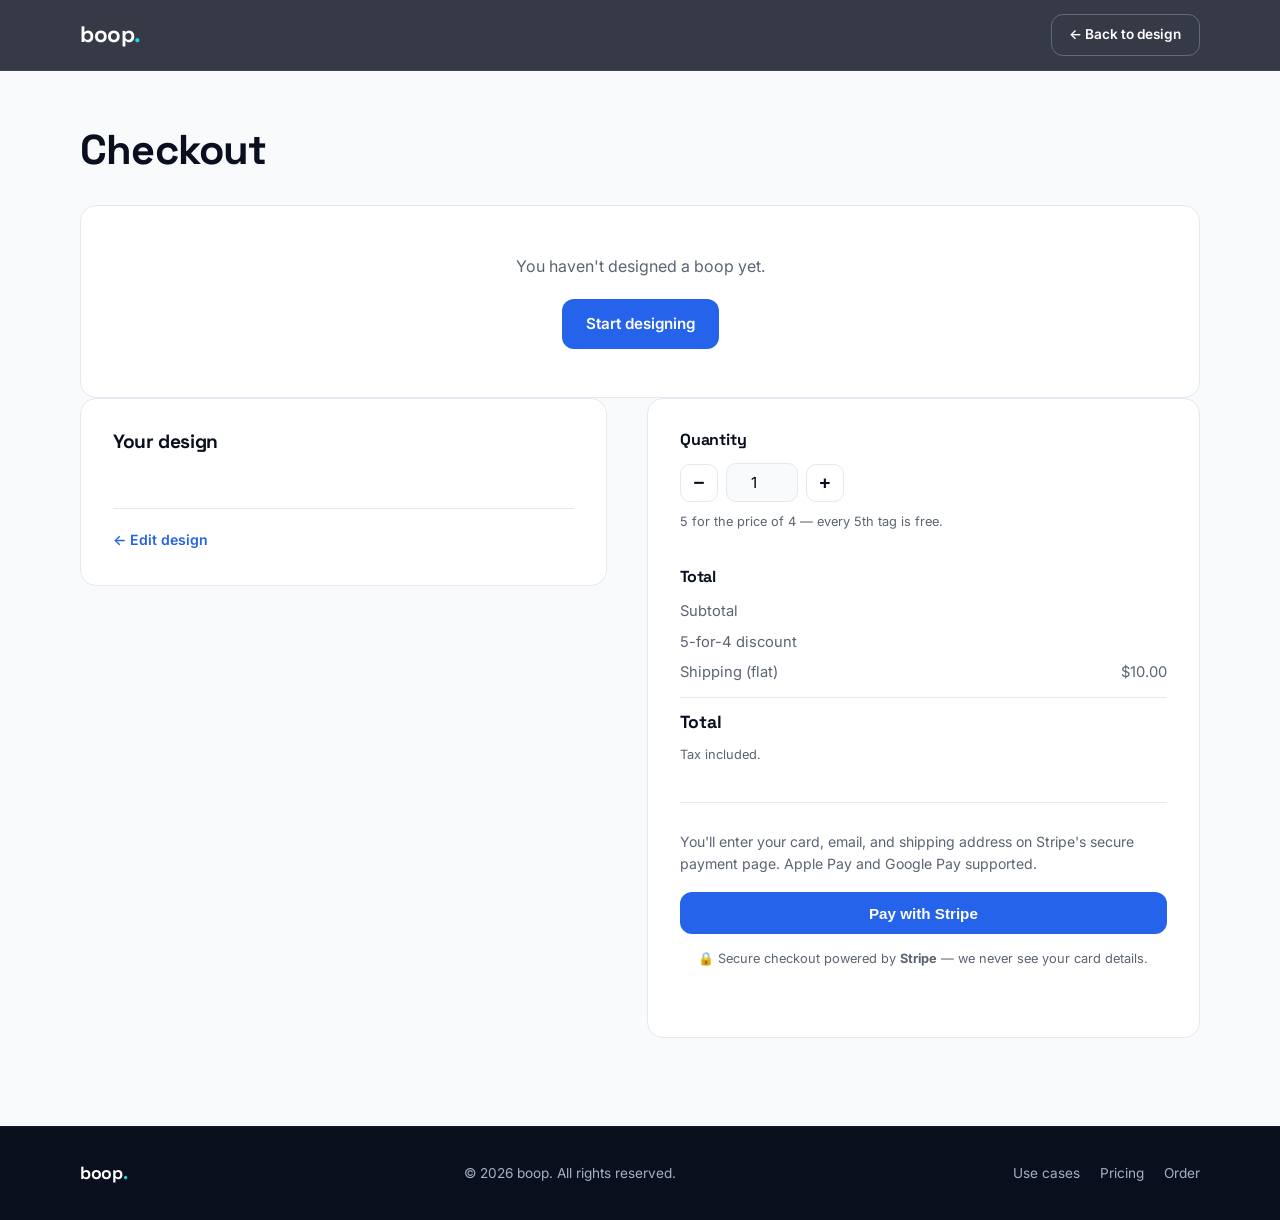
==== commit f3d427d3: "Add flat $10 shipping to Stripe checkout and order summary Stripe sessions now include a fixed $10 "" ====
--- a/checkout.html
+++ b/checkout.html
@@ -57,10 +57,10 @@
             <div class="price-lines">
               <div class="price-line"><span>Subtotal</span><span id="subtotal"></span></div>
               <div class="price-line" id="discount-line" hidden><span>5-for-4 discount</span><span id="discount"></span></div>
-              <div class="price-line"><span>Shipping</span><span>Calculated at checkout</span></div>
+              <div class="price-line"><span>Shipping (flat)</span><span>$10.00</span></div>
               <div class="price-line price-line-total"><span>Total</span><span id="total"></span></div>
             </div>
-            <p class="qty-hint">Tax included. Shipping is added on the payment page.</p>
+            <p class="qty-hint">Tax included.</p>
           </div>
 
           <div class="opt-group opt-group-submit">
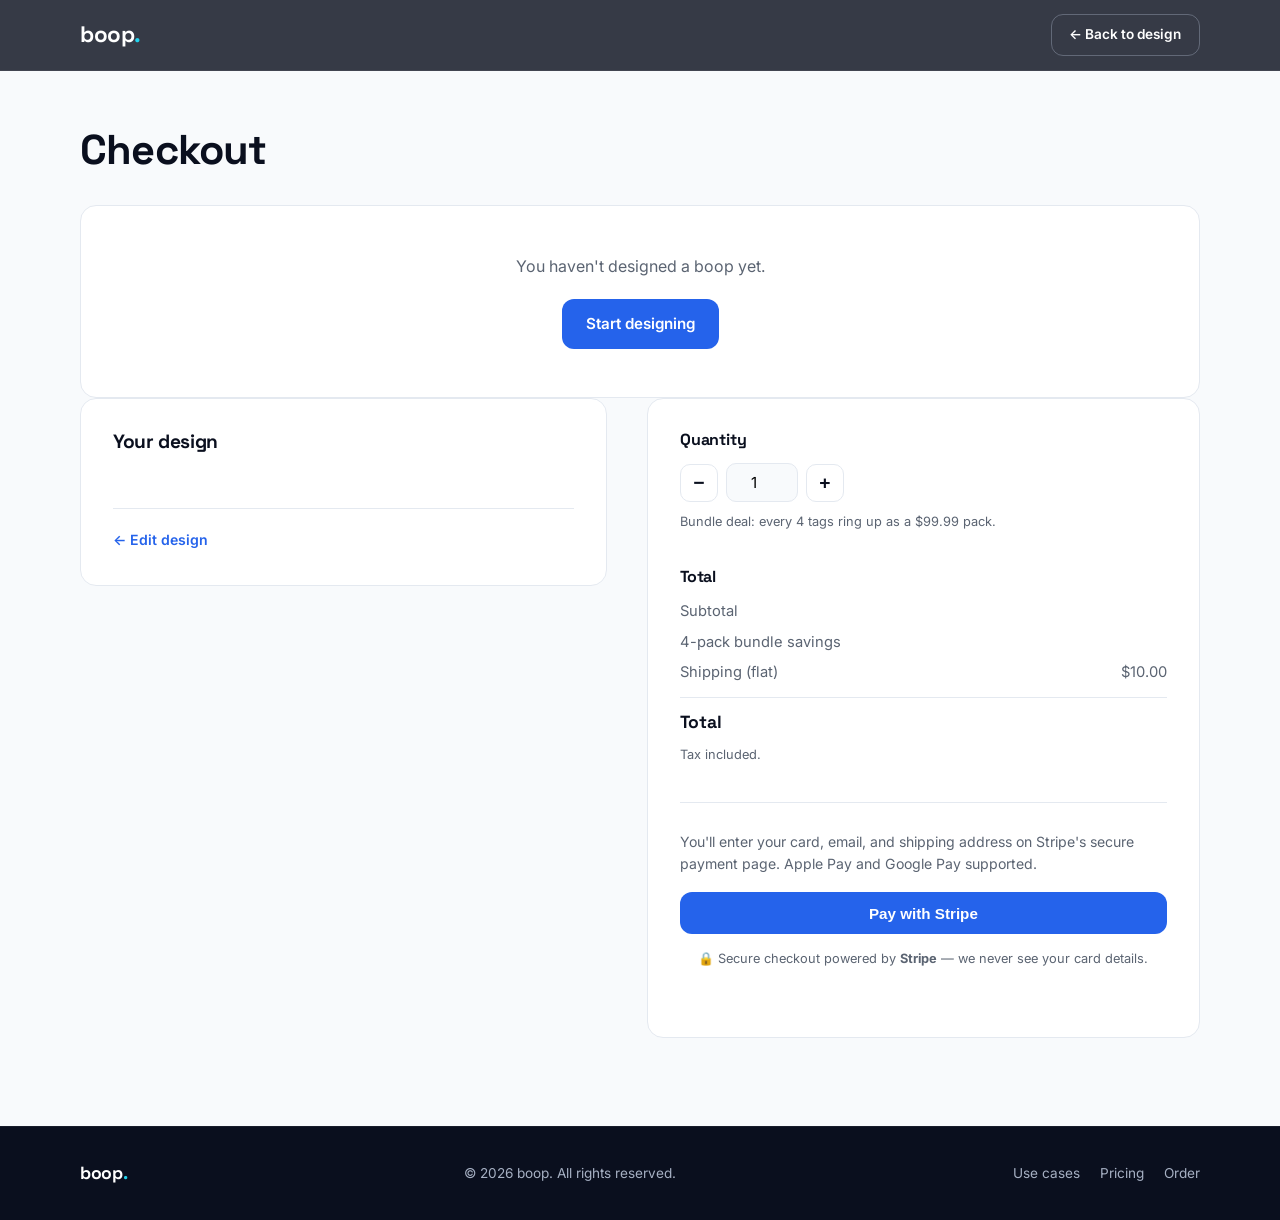
==== commit 4ed41d2d: "Reprice: $29.99 per tag, $99.99 4-pack bundle Every 4 tags ring up as a $99.99 bundle line item on S" ====
--- a/checkout.html
+++ b/checkout.html
@@ -49,14 +49,14 @@
               <button type="button" class="qty-btn" id="qty-plus" aria-label="Increase quantity">+</button>
               <span class="qty-unit" id="unit-price"></span>
             </div>
-            <p class="qty-hint" id="qty-hint">5 for the price of 4 — every 5th tag is free.</p>
+            <p class="qty-hint" id="qty-hint">Bundle deal: every 4 tags ring up as a $99.99 pack.</p>
           </div>
 
           <div class="opt-group">
             <h3 class="opt-title">Total</h3>
             <div class="price-lines">
               <div class="price-line"><span>Subtotal</span><span id="subtotal"></span></div>
-              <div class="price-line" id="discount-line" hidden><span>5-for-4 discount</span><span id="discount"></span></div>
+              <div class="price-line" id="discount-line" hidden><span>4-pack bundle savings</span><span id="discount"></span></div>
               <div class="price-line"><span>Shipping (flat)</span><span>$10.00</span></div>
               <div class="price-line price-line-total"><span>Total</span><span id="total"></span></div>
             </div>
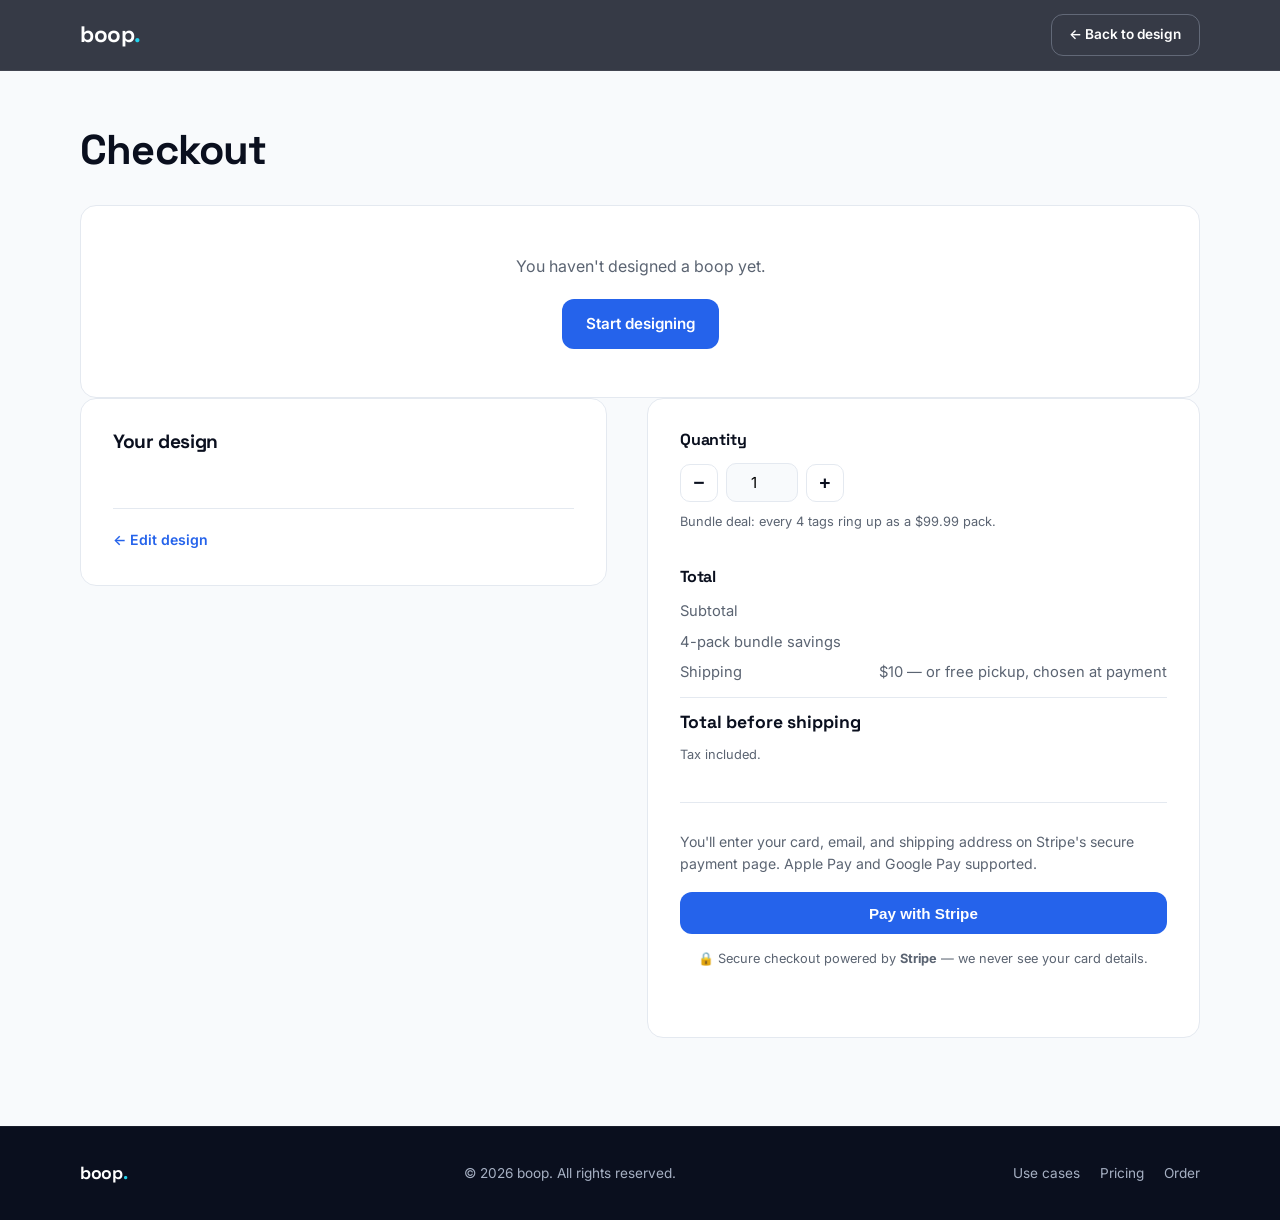
==== commit 86608ae1: "Make shipping optional: $10 standard or free local pickup Stripe sessions offer two shipping options" ====
--- a/checkout.html
+++ b/checkout.html
@@ -15,8 +15,8 @@
 
   <header class="nav">
     <div class="container nav-inner">
-      <a class="logo" href="index.html">boop<span class="logo-dot">.</span></a>
-      <a href="customize.html" class="btn btn-small btn-ghost">← Back to design</a>
+      <a class="logo" href="/">boop<span class="logo-dot">.</span></a>
+      <a href="/customize" class="btn btn-small btn-ghost">← Back to design</a>
     </div>
   </header>
 
@@ -26,7 +26,7 @@
 
       <div class="co-empty" id="co-empty" hidden>
         <p>You haven't designed a boop yet.</p>
-        <a class="btn" href="customize.html">Start designing</a>
+        <a class="btn" href="/customize">Start designing</a>
       </div>
 
       <div class="co-grid" id="co-content" hidden>
@@ -36,7 +36,7 @@
           <h2>Your design</h2>
           <div class="co-faces" id="co-faces"></div>
           <dl class="spec-list" id="spec-list"></dl>
-          <a class="co-edit" href="customize.html">← Edit design</a>
+          <a class="co-edit" href="/customize">← Edit design</a>
         </section>
 
         <!-- ============ QUANTITY + PAYMENT ============ -->
@@ -57,8 +57,8 @@
             <div class="price-lines">
               <div class="price-line"><span>Subtotal</span><span id="subtotal"></span></div>
               <div class="price-line" id="discount-line" hidden><span>4-pack bundle savings</span><span id="discount"></span></div>
-              <div class="price-line"><span>Shipping (flat)</span><span>$10.00</span></div>
-              <div class="price-line price-line-total"><span>Total</span><span id="total"></span></div>
+              <div class="price-line"><span>Shipping</span><span>$10 — or free pickup, chosen at payment</span></div>
+              <div class="price-line price-line-total"><span>Total before shipping</span><span id="total"></span></div>
             </div>
             <p class="qty-hint">Tax included.</p>
           </div>
@@ -77,12 +77,12 @@
 
   <footer class="footer">
     <div class="container footer-inner">
-      <a class="logo logo-footer" href="index.html">boop<span class="logo-dot">.</span></a>
+      <a class="logo logo-footer" href="/">boop<span class="logo-dot">.</span></a>
       <p>© <span id="year"></span> boop. All rights reserved.</p>
       <nav class="footer-links" aria-label="Footer">
-        <a href="index.html#use-cases">Use cases</a>
-        <a href="index.html#pricing">Pricing</a>
-        <a href="customize.html">Order</a>
+        <a href="/#use-cases">Use cases</a>
+        <a href="/#pricing">Pricing</a>
+        <a href="/customize">Order</a>
       </nav>
     </div>
   </footer>
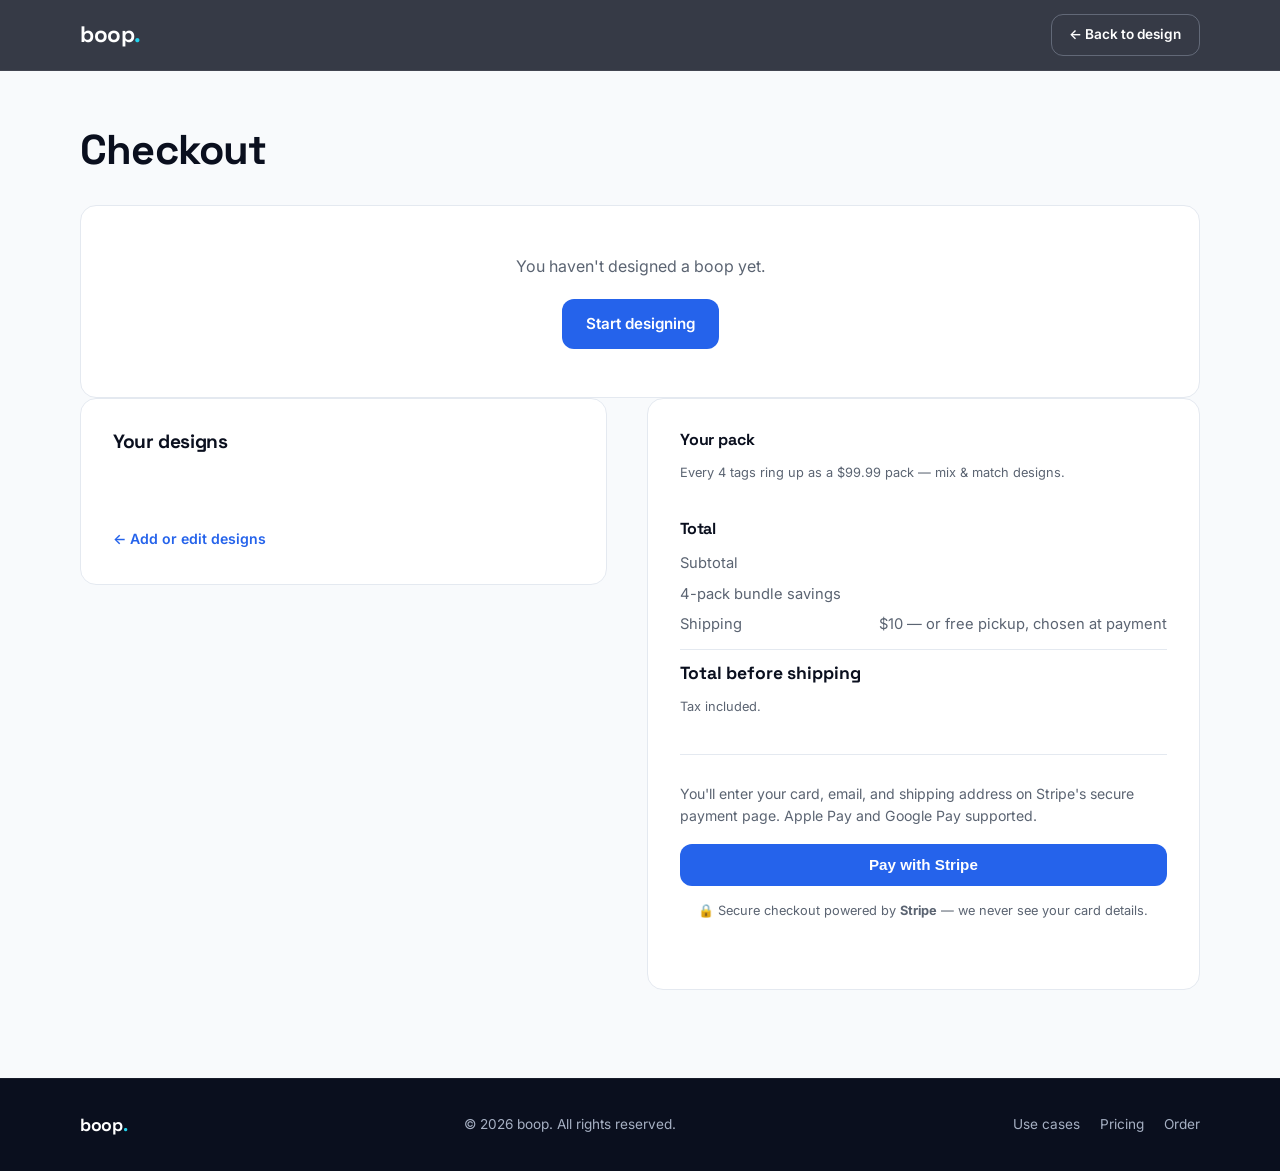
==== commit 5e2e9829: "Multi-design packs, framed 5x7 preview, drop table tent format The design studio gains "+ Add & desi" ====
--- a/checkout.html
+++ b/checkout.html
@@ -33,23 +33,17 @@
 
         <!-- ============ ORDER SUMMARY ============ -->
         <section class="co-summary">
-          <h2>Your design</h2>
+          <h2>Your designs</h2>
           <div class="co-faces" id="co-faces"></div>
-          <dl class="spec-list" id="spec-list"></dl>
-          <a class="co-edit" href="/customize">← Edit design</a>
+          <a class="co-edit" href="/customize">← Add or edit designs</a>
         </section>
 
-        <!-- ============ QUANTITY + PAYMENT ============ -->
+        <!-- ============ PACK + PAYMENT ============ -->
         <form class="options-panel co-pay" id="pay-form" novalidate>
           <div class="opt-group">
-            <h3 class="opt-title">Quantity</h3>
-            <div class="qty-row">
-              <button type="button" class="qty-btn" id="qty-minus" aria-label="Decrease quantity">−</button>
-              <input type="number" id="qty" value="1" min="1" max="500" inputmode="numeric" aria-label="Quantity" />
-              <button type="button" class="qty-btn" id="qty-plus" aria-label="Increase quantity">+</button>
-              <span class="qty-unit" id="unit-price"></span>
-            </div>
-            <p class="qty-hint" id="qty-hint">Bundle deal: every 4 tags ring up as a $99.99 pack.</p>
+            <h3 class="opt-title">Your pack</h3>
+            <div id="pack-list"></div>
+            <p class="qty-hint" id="qty-hint">Every 4 tags ring up as a $99.99 pack — mix &amp; match designs.</p>
           </div>
 
           <div class="opt-group">
--- a/styles.css
+++ b/styles.css
@@ -1064,6 +1064,17 @@
   overflow: hidden;
   justify-content: flex-start;
 }
+/* The 5×7 display ships in a wooden picture frame — show it around the
+   front. Outer size grows so the printed face stays a true 220×308. */
+.preview-tag.format-five7:not(.pv-back) {
+  width: 244px;
+  height: 332px;
+  border: 12px solid #c9ab7e;
+  border-image: linear-gradient(140deg, #ead8b7 0%, #c3a274 28%, #ddc69f 52%, #a9895e 78%, #d6bc92 100%) 1;
+  border-radius: 0;
+  box-shadow: 0 0 0 1px #8a6f4c, 0 2px 0 rgba(255, 255, 255, 0.35) inset,
+    0 26px 56px rgba(10, 15, 30, 0.3);
+}
 .preview-tag.pv-back.format-five7 { padding: 20px; justify-content: center; }
 
 /* Poster elements hidden everywhere except the five7 front */
@@ -1533,15 +1544,45 @@
   transition: border-color 0.2s ease, color 0.2s ease;
 }
 .qty-btn:hover { border-color: var(--blue); color: var(--blue); }
-.options-panel input[type="number"]#qty {
-  width: 72px;
+.qty-row input[type="number"] {
+  width: 64px;
   text-align: center;
-  padding: 0.55rem 0.4rem;
+  padding: 0.55rem 0.3rem;
   font-family: var(--font-body);
   font-size: 0.95rem;
   border-radius: 10px;
   border: 1px solid var(--line);
   background: var(--paper);
+}
+
+/* Pack rows (multi-design order) */
+.pack-row {
+  display: flex;
+  align-items: center;
+  gap: 0.75rem;
+  padding: 0.75rem 0;
+  border-bottom: 1px solid var(--line);
+}
+.pack-row-info { flex: 1; display: flex; flex-direction: column; gap: 0.1rem; min-width: 0; }
+.pack-row-info strong { font-size: 0.9rem; }
+.pack-row-info span { font-size: 0.78rem; color: var(--muted); }
+.qty-row-compact .qty-btn { width: 32px; height: 32px; font-size: 1rem; }
+.qty-row-compact input[type="number"] { width: 52px; padding: 0.4rem 0.2rem; font-size: 0.9rem; }
+.pack-remove {
+  background: none;
+  border: none;
+  color: #b42318;
+  font-size: 0.95rem;
+  cursor: pointer;
+  padding: 0.3rem 0.4rem;
+}
+.co-design { display: flex; flex-direction: column; align-items: center; gap: 1.5rem; }
+.co-design + .co-design { margin-top: 2.5rem; padding-top: 2rem; border-top: 1px solid var(--line); }
+.co-design-title {
+  font-family: var(--font-head);
+  font-weight: 700;
+  font-size: 0.92rem;
+  align-self: flex-start;
 }
 .qty-unit { font-size: 0.88rem; color: var(--muted); margin-left: 0.3rem; }
 .qty-hint { font-size: 0.8rem; color: var(--muted); margin-top: 0.6rem; }
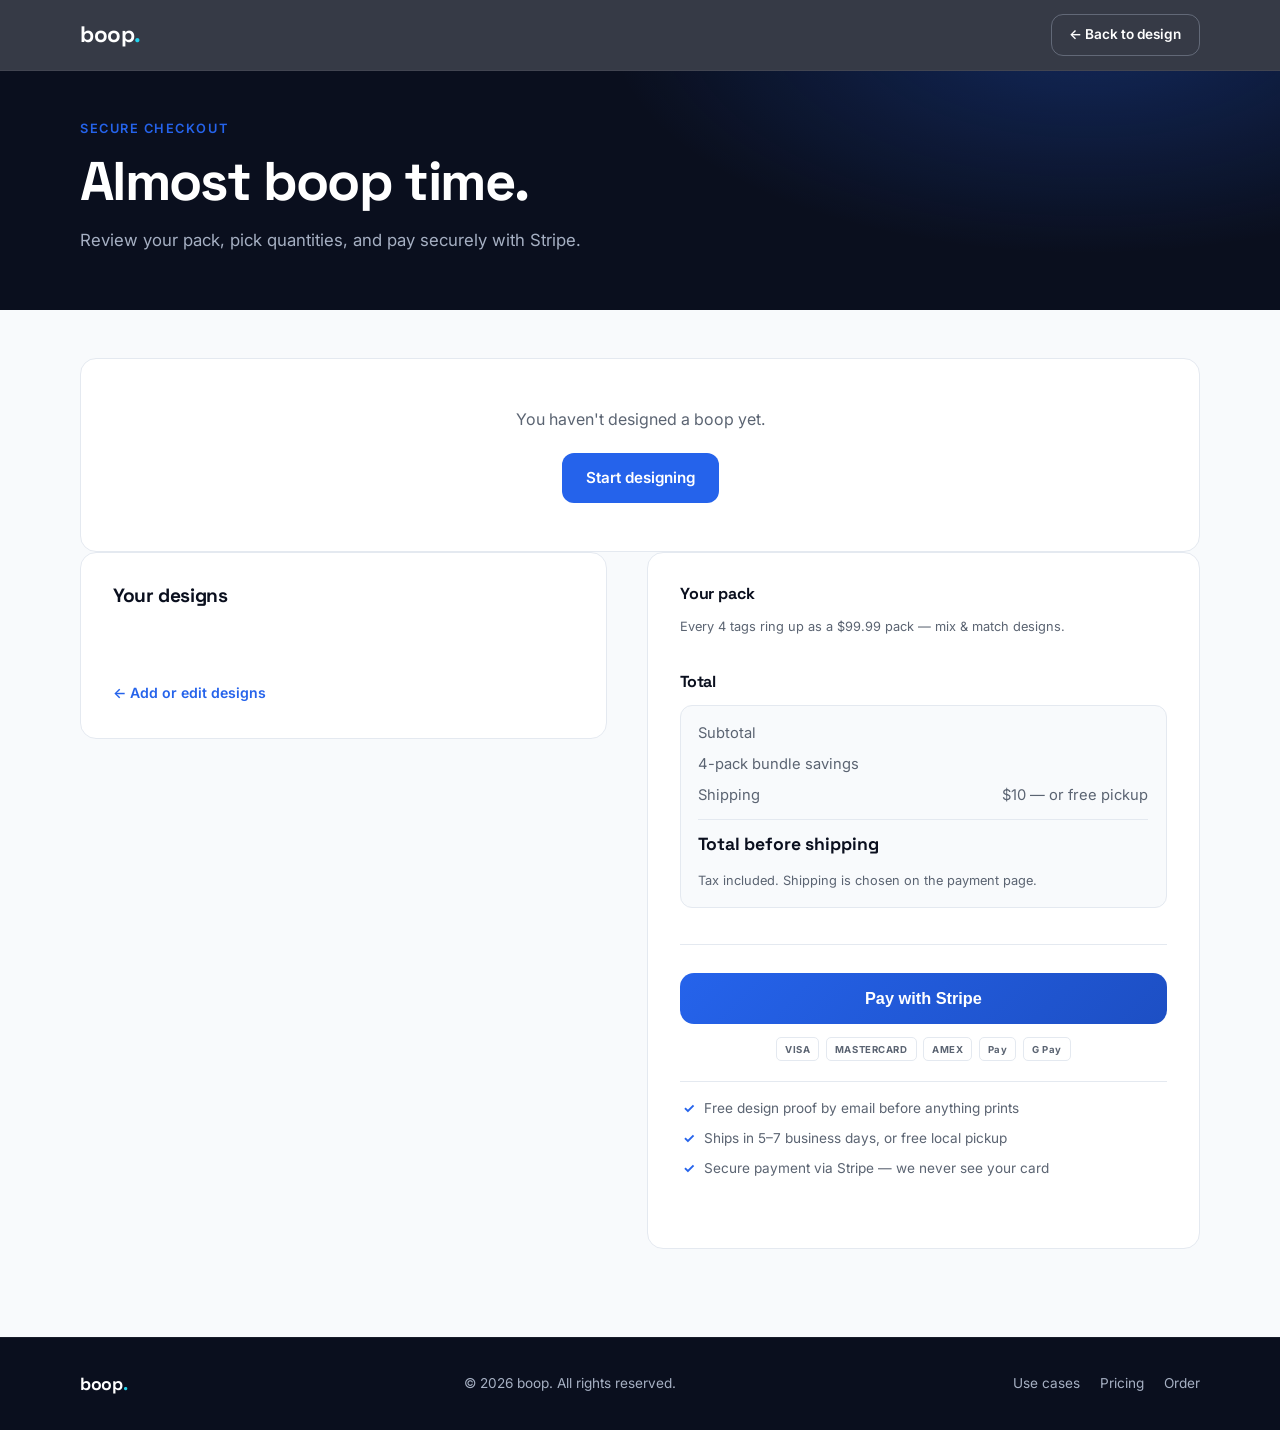
==== commit c39c4d65: "Sold-out stickers, order webhook for addresses, checkout facelift Stickers are marked sold out every" ====
--- a/checkout.html
+++ b/checkout.html
@@ -20,10 +20,17 @@
     </div>
   </header>
 
-  <main class="checkout">
+  <main>
+    <section class="customize-hero co-hero">
+      <div class="container">
+        <p class="eyebrow">Secure checkout</p>
+        <h1>Almost boop time.</h1>
+        <p class="sub">Review your pack, pick quantities, and pay securely with Stripe.</p>
+      </div>
+    </section>
+
+    <section class="checkout">
     <div class="container">
-      <h1 class="co-title">Checkout</h1>
-
       <div class="co-empty" id="co-empty" hidden>
         <p>You haven't designed a boop yet.</p>
         <a class="btn" href="/customize">Start designing</a>
@@ -48,25 +55,34 @@
 
           <div class="opt-group">
             <h3 class="opt-title">Total</h3>
-            <div class="price-lines">
-              <div class="price-line"><span>Subtotal</span><span id="subtotal"></span></div>
-              <div class="price-line" id="discount-line" hidden><span>4-pack bundle savings</span><span id="discount"></span></div>
-              <div class="price-line"><span>Shipping</span><span>$10 — or free pickup, chosen at payment</span></div>
-              <div class="price-line price-line-total"><span>Total before shipping</span><span id="total"></span></div>
+            <div class="price-box">
+              <div class="price-lines">
+                <div class="price-line"><span>Subtotal</span><span id="subtotal"></span></div>
+                <div class="price-line" id="discount-line" hidden><span>4-pack bundle savings</span><span id="discount"></span></div>
+                <div class="price-line"><span>Shipping</span><span>$10 — or free pickup</span></div>
+                <div class="price-line price-line-total"><span>Total before shipping</span><span id="total"></span></div>
+              </div>
+              <p class="qty-hint">Tax included. Shipping is chosen on the payment page.</p>
             </div>
-            <p class="qty-hint">Tax included.</p>
           </div>
 
           <div class="opt-group opt-group-submit">
-            <p class="opt-note">You'll enter your card, email, and shipping address on Stripe's secure payment page. Apple&nbsp;Pay and Google&nbsp;Pay supported.</p>
-            <button type="submit" class="btn btn-wide" id="pay-btn">Pay with Stripe</button>
-            <p class="stripe-note">🔒 Secure checkout powered by <strong>Stripe</strong> — we never see your card details.</p>
+            <button type="submit" class="btn btn-wide btn-pay" id="pay-btn">Pay with Stripe</button>
+            <div class="pay-badges" aria-hidden="true">
+              <span>VISA</span><span>MASTERCARD</span><span>AMEX</span><span> Pay</span><span>G Pay</span>
+            </div>
+            <ul class="co-benefits">
+              <li>Free design proof by email before anything prints</li>
+              <li>Ships in 5–7 business days, or free local pickup</li>
+              <li>Secure payment via Stripe — we never see your card</li>
+            </ul>
             <p class="form-msg form-msg-light" id="pay-msg" role="status"></p>
           </div>
         </form>
 
       </div>
     </div>
+    </section>
   </main>
 
   <footer class="footer">
--- a/styles.css
+++ b/styles.css
@@ -1144,6 +1144,7 @@
   border-top: 1px solid color-mix(in srgb, var(--pv-fg), transparent 75%);
   padding-top: 3px;
 }
+.pv-rule-line.pv-dotted { border-top-style: dotted; border-top-width: 2px; }
 .pv-chips { display: flex; gap: 3px; }
 .pv-chips span {
   font-size: 5px;
@@ -1460,12 +1461,8 @@
 /* ============================================================
    Checkout page
    ============================================================ */
-.checkout { background: var(--paper); padding: 3.5rem 0 5.5rem; min-height: 60vh; }
-.co-title {
-  font-size: clamp(1.9rem, 4vw, 2.6rem);
-  letter-spacing: -0.02em;
-  margin-bottom: 2rem;
-}
+.checkout { background: var(--paper); padding: 3rem 0 5.5rem; min-height: 50vh; }
+.co-hero { padding: 3rem 0 3.5rem; }
 .co-empty {
   background: var(--white);
   border: 1px solid var(--line);
@@ -1576,6 +1573,69 @@
   cursor: pointer;
   padding: 0.3rem 0.4rem;
 }
+.pack-dot {
+  flex-shrink: 0;
+  width: 16px;
+  height: 16px;
+  border-radius: 50%;
+  background: var(--dot, #fff);
+  border: 1px solid rgba(10, 15, 30, 0.15);
+  box-shadow: 0 0 0 3px color-mix(in srgb, var(--dot-ring, var(--blue)), transparent 60%);
+}
+
+/* Checkout polish */
+.price-box {
+  background: var(--paper);
+  border: 1px solid var(--line);
+  border-radius: 12px;
+  padding: 1rem 1.1rem;
+}
+.price-box .qty-hint { margin-top: 0.8rem; }
+.price-line-total { color: var(--blue); }
+.btn-pay {
+  background: linear-gradient(135deg, var(--blue), var(--blue-dark));
+  padding: 1rem 1.5rem;
+  font-size: 1.02rem;
+  border-radius: 14px;
+}
+.pay-badges {
+  display: flex;
+  justify-content: center;
+  gap: 0.4rem;
+  margin-top: 0.8rem;
+}
+.pay-badges span {
+  font-size: 0.6rem;
+  font-weight: 700;
+  letter-spacing: 0.06em;
+  color: var(--muted);
+  border: 1px solid var(--line);
+  border-radius: 5px;
+  padding: 0.22rem 0.5rem;
+  background: var(--white);
+}
+.co-benefits {
+  list-style: none;
+  margin: 1.25rem 0 0;
+  padding: 1rem 0 0;
+  border-top: 1px solid var(--line);
+  display: flex;
+  flex-direction: column;
+  gap: 0.5rem;
+}
+.co-benefits li {
+  font-size: 0.85rem;
+  color: var(--muted);
+  padding-left: 1.5rem;
+  position: relative;
+}
+.co-benefits li::before {
+  content: "✓";
+  position: absolute;
+  left: 0.2rem;
+  color: var(--blue);
+  font-weight: 700;
+}
 .co-design { display: flex; flex-direction: column; align-items: center; gap: 1.5rem; }
 .co-design + .co-design { margin-top: 2.5rem; padding-top: 2rem; border-top: 1px solid var(--line); }
 .co-design-title {
@@ -1622,6 +1682,35 @@
   color: var(--muted);
   text-align: center;
 }
+
+/* Sold-out states */
+.pill-soldout {
+  opacity: 0.5;
+  cursor: not-allowed;
+  text-decoration: line-through;
+}
+.pill-soldout:hover { border-color: var(--line); color: var(--muted); }
+.tpl-card:disabled {
+  cursor: not-allowed;
+  opacity: 0.55;
+}
+.tpl-card:disabled:hover { border-color: var(--line); transform: none; box-shadow: none; }
+.tpl-badge-soldout {
+  position: absolute;
+  top: 10px;
+  left: 10px;
+  z-index: 2;
+  font-size: 0.62rem;
+  font-weight: 700;
+  letter-spacing: 0.08em;
+  text-transform: uppercase;
+  color: #b42318;
+  background: #fdf1f0;
+  border: 1px solid #f0c8c4;
+  border-radius: 999px;
+  padding: 0.2rem 0.6rem;
+}
+.tpl-card { position: relative; }
 
 /* Success state */
 .co-success { text-align: center; padding: 1rem 0; }
